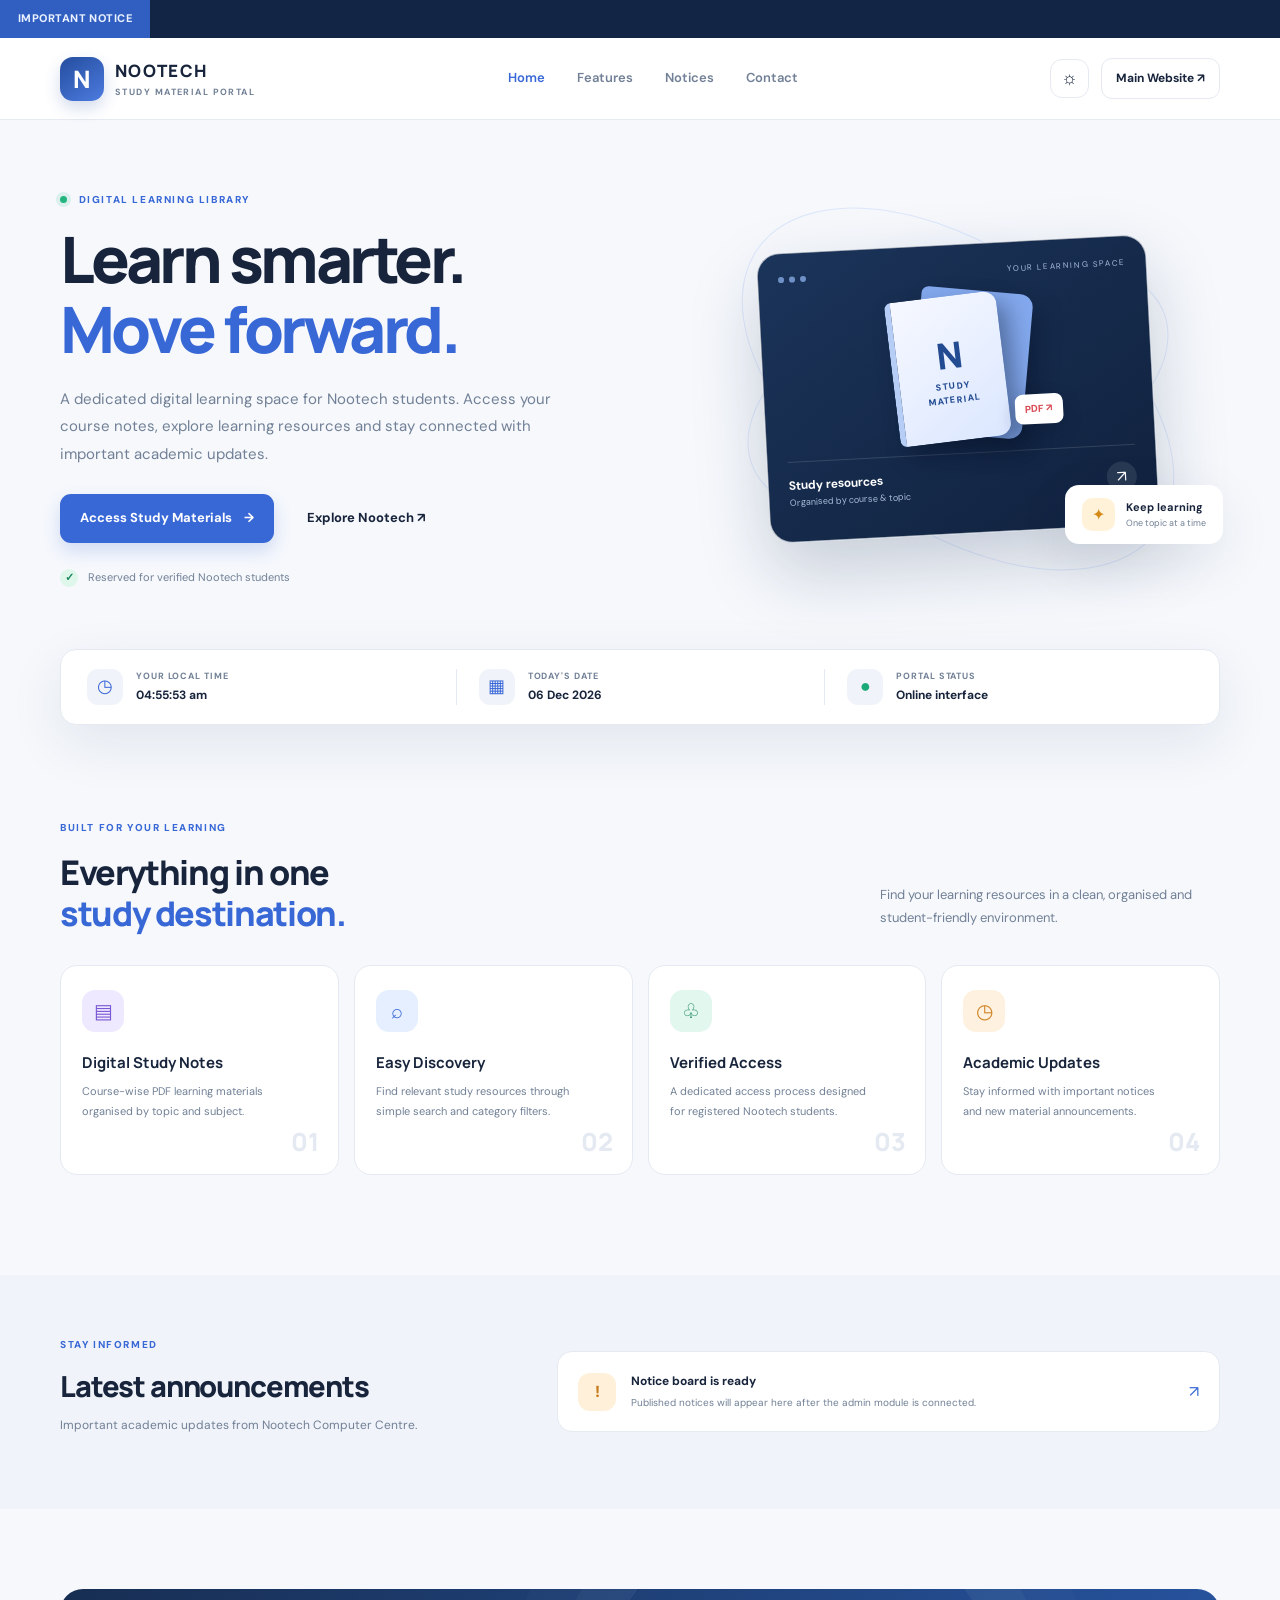
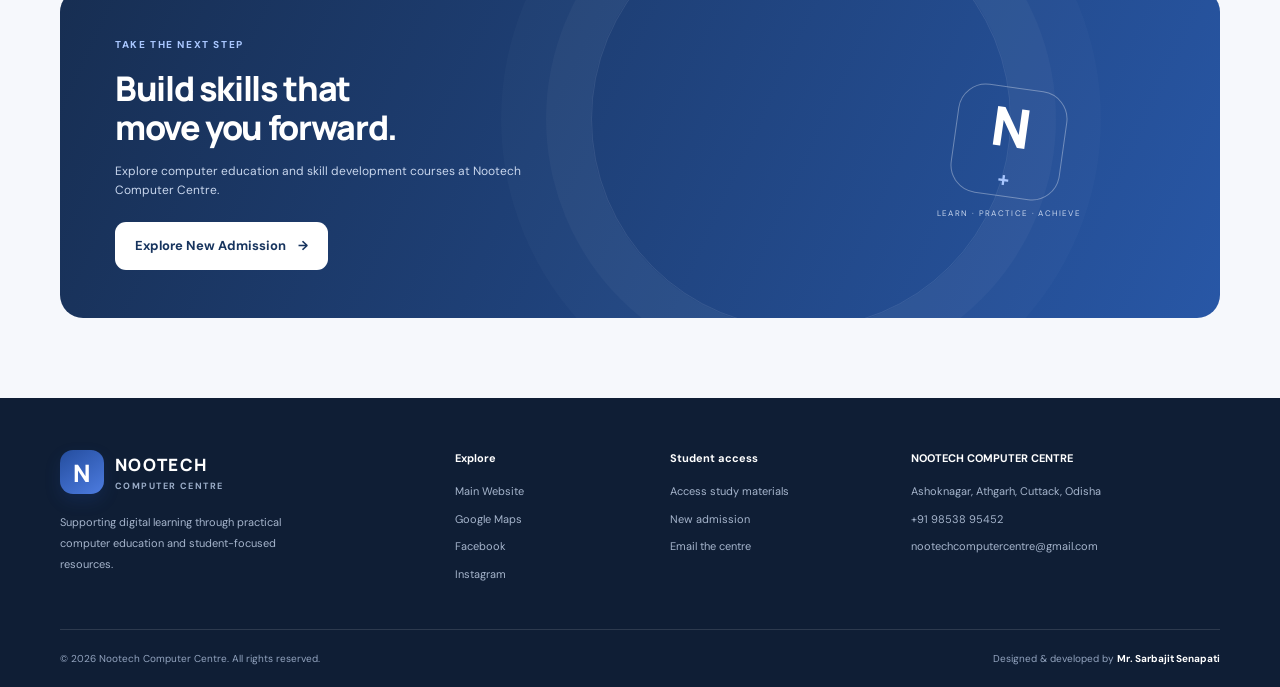
==== index.html @ 755fc2bf "Add files via upload" ====
<!DOCTYPE html>
<html lang="en">
<head>
  <meta charset="UTF-8">
  <meta name="viewport" content="width=device-width, initial-scale=1.0">
  <meta name="description" content="Nootech Computer Centre Study Material Portal">
  <title>Study Material Portal | Nootech Computer Centre</title>
  <link rel="preconnect" href="https://fonts.googleapis.com">
  <link rel="preconnect" href="https://fonts.gstatic.com" crossorigin>
  <link href="https://fonts.googleapis.com/css2?family=DM+Sans:wght@400;500;600;700&family=Manrope:wght@400;500;600;700;800&display=swap" rel="stylesheet">
  <link rel="stylesheet" href="css/style.css">
</head>
<body>
  <div class="announcement" role="status">
    <span class="announcement-tag">IMPORTANT NOTICE</span>
    <div class="ticker"><div class="ticker-track" id="noticeTicker">Welcome to the Nootech Study Material Portal • Study resources for registered students • New notices will appear here</div></div>
  </div>

  <header class="site-header">
    <a class="brand" href="index.html" aria-label="Nootech Study Portal home">
      <div class="brand-logo"><img src="assets/images/nootech-logo.png" alt="Nootech logo" onerror="this.style.display='none';this.nextElementSibling.style.display='grid'"><span class="logo-fallback">N</span></div>
      <div class="brand-copy"><strong>NOOTECH</strong><span>STUDY MATERIAL PORTAL</span></div>
    </a>
    <nav class="desktop-nav" aria-label="Main navigation">
      <a class="active" href="#home">Home</a><a href="#features">Features</a><a href="#notices">Notices</a><a href="#contact">Contact</a>
    </nav>
    <div class="header-actions">
      <button class="icon-btn" id="themeToggle" aria-label="Toggle light and dark theme" title="Toggle theme">☼</button>
      <a class="btn btn-small btn-outline" href="../index.html" target="_blank" rel="noopener">Main Website ↗</a>
      <button class="menu-toggle" id="menuToggle" aria-label="Open navigation">☰</button>
    </div>
  </header>

  <main>
    <section class="hero section-wrap" id="home">
      <div class="hero-copy">
        <div class="eyebrow"><span class="pulse"></span> DIGITAL LEARNING LIBRARY</div>
        <h1>Learn smarter.<br><span>Move forward.</span></h1>
        <p class="hero-lead">A dedicated digital learning space for Nootech students. Access your course notes, explore learning resources and stay connected with important academic updates.</p>
        <div class="hero-actions">
          <button class="btn btn-primary" data-open-access>Access Study Materials <span>→</span></button>
          <a class="btn btn-quiet" href="../index.html" target="_blank" rel="noopener">Explore Nootech ↗</a>
        </div>
        <div class="hero-trust"><span class="trust-icon">✓</span> Reserved for verified Nootech students</div>
      </div>
      <div class="hero-visual">
        <div class="visual-glow"></div>
        <div class="visual-card main-visual-card">
          <div class="visual-top"><span class="tiny-dot"></span><span class="tiny-dot"></span><span class="tiny-dot"></span><span class="visual-label">YOUR LEARNING SPACE</span></div>
          <div class="book-illustration"><div class="book book-back"></div><div class="book book-front"><div class="book-mark">N</div><small>STUDY<br>MATERIAL</small></div><div class="pdf-chip">PDF <b>↗</b></div></div>
          <div class="visual-bottom"><div><strong>Study resources</strong><span>Organised by course & topic</span></div><div class="round-arrow">↗</div></div>
        </div>
        <div class="floating-note"><span class="note-icon">✦</span><div><b>Keep learning</b><small>One topic at a time</small></div></div>
        <div class="hero-orbit orbit-one"></div><div class="hero-orbit orbit-two"></div>
      </div>
    </section>

    <section class="status-strip section-wrap">
      <div class="status-item"><span class="status-icon">◷</span><div><small>YOUR LOCAL TIME</small><strong id="liveClock">Loading time…</strong></div></div>
      <div class="status-item"><span class="status-icon">▦</span><div><small>TODAY'S DATE</small><strong id="liveDate">Loading date…</strong></div></div>
      <div class="status-item"><span class="status-icon status-green">●</span><div><small>PORTAL STATUS</small><strong>Online interface</strong></div></div>
    </section>

    <section class="section-wrap feature-section" id="features">
      <div class="section-heading"><div><div class="eyebrow">BUILT FOR YOUR LEARNING</div><h2>Everything in one<br><span>study destination.</span></h2></div><p>Find your learning resources in a clean, organised and student-friendly environment.</p></div>
      <div class="feature-grid">
        <article class="feature-card"><div class="feature-icon purple">▤</div><h3>Digital Study Notes</h3><p>Course-wise PDF learning materials organised by topic and subject.</p><span class="feature-index">01</span></article>
        <article class="feature-card"><div class="feature-icon blue">⌕</div><h3>Easy Discovery</h3><p>Find relevant study resources through simple search and category filters.</p><span class="feature-index">02</span></article>
        <article class="feature-card"><div class="feature-icon green">♧</div><h3>Verified Access</h3><p>A dedicated access process designed for registered Nootech students.</p><span class="feature-index">03</span></article>
        <article class="feature-card"><div class="feature-icon orange">◷</div><h3>Academic Updates</h3><p>Stay informed with important notices and new material announcements.</p><span class="feature-index">04</span></article>
      </div>
    </section>

    <section class="notice-section" id="notices"><div class="section-wrap notice-inner"><div><div class="eyebrow">STAY INFORMED</div><h2>Latest announcements</h2><p>Important academic updates from Nootech Computer Centre.</p></div><div class="notice-placeholder"><span class="notice-symbol">!</span><div><b>Notice board is ready</b><small>Published notices will appear here after the admin module is connected.</small></div><span class="notice-arrow">↗</span></div></div></section>

    <section class="admission-section section-wrap">
      <div class="admission-card"><div class="admission-orb"></div><div class="admission-copy"><div class="eyebrow light-eyebrow">TAKE THE NEXT STEP</div><h2>Build skills that<br>move you forward.</h2><p>Explore computer education and skill development courses at Nootech Computer Centre.</p><a class="btn btn-white" href="../index.html" target="_blank" rel="noopener">Explore New Admission <span>→</span></a></div><div class="admission-side"><div class="admission-emblem">N<span>+</span></div><small>LEARN · PRACTICE · ACHIEVE</small></div></div>
    </section>
  </main>

  <footer class="site-footer" id="contact">
    <div class="section-wrap footer-main">
      <div class="footer-brand"><div class="brand"><div class="brand-logo"><span class="logo-fallback">N</span></div><div class="brand-copy"><strong>NOOTECH</strong><span>COMPUTER CENTRE</span></div></div><p>Supporting digital learning through practical computer education and student-focused resources.</p></div>
      <div class="footer-links"><b>Explore</b><a href="../index.html" target="_blank" rel="noopener">Main Website</a><a href="https://www.google.com/maps/search/?api=1&query=Nootech+Computer+Centre+Ashoknagar+Athgarh+Odisha" target="_blank" rel="noopener">Google Maps</a><a href="https://www.facebook.com/" target="_blank" rel="noopener">Facebook</a><a href="https://www.instagram.com/" target="_blank" rel="noopener">Instagram</a></div>
      <div class="footer-links"><b>Student access</b><a href="#" data-open-access>Access study materials</a><a href="../index.html" target="_blank" rel="noopener">New admission</a><a href="mailto:nootechcomputercentre@gmail.com">Email the centre</a></div>
      <div class="footer-contact"><b>NOOTECH COMPUTER CENTRE</b><span>Ashoknagar, Athgarh, Cuttack, Odisha</span><a href="tel:+919853895452">+91 98538 95452</a><a href="mailto:nootechcomputercentre@gmail.com">nootechcomputercentre@gmail.com</a></div>
    </div>
    <div class="footer-bottom section-wrap"><span>© <span id="year"></span> Nootech Computer Centre. All rights reserved.</span><span>Designed & developed by <b>Mr. Sarbajit Senapati</b></span></div>
  </footer>

  <div class="modal-backdrop" id="accessModal" aria-hidden="true">
    <section class="access-modal" role="dialog" aria-modal="true" aria-labelledby="accessTitle">
      <button class="modal-close" id="modalClose" aria-label="Close">×</button>
      <div class="modal-mark">N</div><div class="eyebrow">STUDENT VERIFICATION</div><h2 id="accessTitle">Welcome back.</h2><p>Enter your centre-issued registration number to continue to the student access process.</p>
      <form id="accessForm"><label for="registrationNo">Registration number</label><input id="registrationNo" name="registrationNo" placeholder="e.g. NTC/REG2024001" autocomplete="off" required><button class="btn btn-primary btn-full" type="submit">Continue <span>→</span></button></form>
      <div class="modal-foot">First visit? Your registration details will be verified before portal registration.</div>
      <div class="demo-notice">Phase 1 preview: backend verification is not connected yet.</div>
    </section>
  </div>
  <script src="js/app.js"></script>
</body>
</html>
---- css/style.css ----
@import url('https://fonts.googleapis.com/css2?family=DM+Sans:wght@400;500;600;700&family=Manrope:wght@400;500;600;700;800&display=swap');
:root{--bg:#f6f8fc;--surface:#fff;--surface-2:#f0f3f9;--text:#17243b;--muted:#718096;--line:#e5eaf2;--navy:#142746;--blue:#3867d6;--blue-2:#244da9;--green:#16845e;--shadow:0 18px 55px rgba(22,43,78,.09);--radius:20px}
[data-theme="dark"]{--bg:#0d1524;--surface:#131f32;--surface-2:#1b2a40;--text:#edf3ff;--muted:#a0aec2;--line:#263750;--navy:#eaf1ff;--blue:#79a1ff;--blue-2:#4f7ee8;--green:#58c99c;--shadow:0 18px 55px rgba(0,0,0,.25)}
*{box-sizing:border-box}html{scroll-behavior:smooth}body{margin:0;background:var(--bg);color:var(--text);font-family:'DM Sans',sans-serif;line-height:1.6}a{color:inherit;text-decoration:none}button,input,select{font:inherit}button,a{ -webkit-tap-highlight-color:transparent}.section-wrap{width:min(1160px,calc(100% - 48px));margin-inline:auto}
.announcement{height:38px;background:#122544;color:#eaf1ff;display:flex;align-items:center;overflow:hidden;font-size:11px;letter-spacing:.04em}.announcement-tag{height:100%;display:flex;align-items:center;padding:0 18px;background:#315fc1;font-weight:800;white-space:nowrap}.ticker{overflow:hidden;flex:1}.ticker-track{white-space:nowrap;display:inline-block;padding-left:100%;animation:ticker 26s linear infinite}.ticker:hover .ticker-track{animation-play-state:paused}@keyframes ticker{to{transform:translateX(-100%)}}
.site-header{height:82px;padding:0 max(24px,calc((100% - 1160px)/2));display:flex;align-items:center;justify-content:space-between;background:var(--surface);border-bottom:1px solid var(--line);position:relative;z-index:5}.brand{display:flex;align-items:center;gap:11px}.brand-logo{width:44px;height:44px;border-radius:13px;background:linear-gradient(145deg,#244d9e,#4d7ce0);display:grid;place-items:center;overflow:hidden;box-shadow:0 7px 16px #244d9e33}.brand-logo img{width:100%;height:100%;object-fit:contain;background:#fff}.logo-fallback{display:grid;place-items:center;color:#fff;font:800 24px Manrope,sans-serif}.brand-copy{display:flex;flex-direction:column;line-height:1.2}.brand-copy strong{font:800 17px Manrope,sans-serif;letter-spacing:.08em}.brand-copy span{font-size:9px;letter-spacing:.16em;color:var(--muted);font-weight:700;margin-top:5px}.desktop-nav{display:flex;gap:32px;color:var(--muted);font-size:13px;font-weight:600}.desktop-nav a:hover,.desktop-nav a.active{color:var(--blue)}.header-actions{display:flex;align-items:center;gap:12px}.icon-btn,.menu-toggle{border:1px solid var(--line);background:var(--surface);color:var(--text);width:39px;height:39px;border-radius:12px;cursor:pointer;font-size:18px}.menu-toggle{display:none}.btn{display:inline-flex;align-items:center;justify-content:center;gap:12px;padding:13px 19px;border-radius:11px;font-weight:700;font-size:13px;border:1px solid transparent;cursor:pointer;transition:.2s}.btn:hover{transform:translateY(-2px)}.btn-primary{background:var(--blue);color:#fff;box-shadow:0 8px 18px #3867d633}.btn-primary:hover{background:var(--blue-2)}.btn-outline{border-color:var(--line);color:var(--text);background:var(--surface)}.btn-quiet{color:var(--text);background:transparent}.btn-small{padding:10px 14px;font-size:12px}.btn-white{background:#fff;color:#17345e}.btn-full{width:100%;margin-top:8px}
.hero{min-height:520px;display:grid;grid-template-columns:1.05fr .95fr;align-items:center;gap:55px;padding-block:72px 62px}.eyebrow{font-size:10px;font-weight:800;letter-spacing:.16em;color:var(--blue);margin-bottom:16px}.pulse{display:inline-block;width:7px;height:7px;background:#24b47e;border-radius:50%;margin-right:8px;box-shadow:0 0 0 4px #24b47e20}.hero h1{font:800 clamp(42px,5vw,65px)/1.09 Manrope,sans-serif;letter-spacing:-.055em;margin:0;color:var(--text)}.hero h1 span,.section-heading h2 span{color:var(--blue)}.hero-lead{max-width:530px;color:var(--muted);font-size:15px;line-height:1.85;margin:22px 0 25px}.hero-actions{display:flex;align-items:center;gap:13px;flex-wrap:wrap}.hero-trust{font-size:11px;color:var(--muted);margin-top:26px}.trust-icon{display:inline-grid;place-items:center;width:18px;height:18px;border-radius:50%;background:#dff6eb;color:#16845e;font-weight:800;margin-right:7px}.hero-visual{height:370px;position:relative;display:grid;place-items:center}.visual-glow{position:absolute;width:340px;height:340px;background:radial-gradient(circle,#dce8ff 0%,#e9efff77 50%,transparent 72%);border-radius:50%}.main-visual-card{width:min(390px,90%);height:290px;position:relative;z-index:1;border:1px solid #ffffffaa;border-radius:23px;background:linear-gradient(145deg,#1b345a,#10213d);box-shadow:0 30px 70px #152b4c35;padding:20px;color:white;transform:rotate(-3deg)}.visual-top{display:flex;gap:5px;align-items:center}.tiny-dot{width:6px;height:6px;border-radius:50%;background:#6f91c6}.visual-label{font-size:8px;letter-spacing:.2em;color:#a8bddf;margin-left:auto}.book-illustration{height:175px;position:relative;display:grid;place-items:center}.book{position:absolute;width:112px;height:145px;border-radius:7px 13px 13px 7px;box-shadow:9px 12px 22px #07152b66}.book-back{background:#83a8ed;transform:translate(15px,-2px) rotate(8deg)}.book-front{background:linear-gradient(145deg,#f6f8ff,#dbe7ff);color:#234b91;display:flex;flex-direction:column;align-items:center;justify-content:center;transform:translate(-9px,3px) rotate(-4deg);border-left:6px solid #b6cdf6}.book-mark{font:800 36px Manrope}.book-front small{font-size:9px;font-weight:800;letter-spacing:.14em;text-align:center}.pdf-chip{position:absolute;right:70px;bottom:25px;background:#fff;color:#d94d56;padding:7px 10px;border-radius:8px;font-size:10px;font-weight:800;box-shadow:0 7px 18px #06162c44}.visual-bottom{display:flex;align-items:center;justify-content:space-between;border-top:1px solid #ffffff22;padding-top:14px}.visual-bottom div:first-child{display:flex;flex-direction:column}.visual-bottom strong{font-size:12px}.visual-bottom span{font-size:9px;color:#a9bbd8}.round-arrow{width:30px;height:30px;display:grid;place-items:center;background:#ffffff18;border-radius:50%}.floating-note{position:absolute;right:-3px;bottom:30px;z-index:2;background:var(--surface);padding:13px 17px;border-radius:14px;box-shadow:var(--shadow);display:flex;align-items:center;gap:11px}.note-icon{width:33px;height:33px;background:#fff2d9;color:#d58a17;display:grid;place-items:center;border-radius:10px}.floating-note div{display:flex;flex-direction:column}.floating-note b{font-size:11px}.floating-note small{font-size:9px;color:var(--muted)}.hero-orbit{position:absolute;border:1px solid #a9c3f855;border-radius:50%;transform:rotate(-20deg)}.orbit-one{width:440px;height:230px}.orbit-two{width:490px;height:280px;transform:rotate(35deg)}
.status-strip{display:grid;grid-template-columns:repeat(3,1fr);background:var(--surface);border:1px solid var(--line);border-radius:16px;box-shadow:var(--shadow);padding:19px 26px;margin-bottom:95px}.status-item{display:flex;align-items:center;gap:13px;padding-left:22px;border-left:1px solid var(--line)}.status-item:first-child{border:0;padding-left:0}.status-icon{width:36px;height:36px;display:grid;place-items:center;border-radius:11px;background:var(--surface-2);color:var(--blue);font-size:18px}.status-green{color:#1aab78}.status-item div{display:flex;flex-direction:column}.status-item small{font-size:9px;letter-spacing:.1em;color:var(--muted);font-weight:700}.status-item strong{font-size:12px;margin-top:3px}
.feature-section{padding-bottom:100px}.section-heading{display:flex;justify-content:space-between;align-items:end;margin-bottom:31px}.section-heading h2,.notice-inner h2{font:800 34px/1.2 Manrope,sans-serif;letter-spacing:-.04em;margin:0}.section-heading p{max-width:340px;color:var(--muted);font-size:13px;line-height:1.8;margin:0 0 4px}.feature-grid{display:grid;grid-template-columns:repeat(4,1fr);gap:15px}.feature-card{position:relative;overflow:hidden;min-height:210px;background:var(--surface);border:1px solid var(--line);border-radius:17px;padding:24px 21px;transition:.25s}.feature-card:hover{transform:translateY(-5px);box-shadow:var(--shadow)}.feature-icon,.stat-icon{width:42px;height:42px;display:grid;place-items:center;border-radius:13px;font-size:20px;margin-bottom:20px}.purple{background:#eee9ff;color:#7957d5}.blue{background:#e5efff;color:#3867d6}.green{background:#e2f7ee;color:#16845e}.orange{background:#fff1df;color:#cf8427}.feature-card h3{font:700 15px Manrope;margin:0 0 9px}.feature-card p{font-size:11px;line-height:1.8;color:var(--muted);margin:0;max-width:210px}.feature-index{position:absolute;right:19px;bottom:15px;color:var(--line);font:800 25px Manrope}
.notice-section{background:var(--surface-2);padding:62px 0}.notice-inner{display:grid;grid-template-columns:.8fr 1.2fr;align-items:center;gap:55px}.notice-inner h2{font-size:29px}.notice-inner p{font-size:12px;color:var(--muted)}.notice-placeholder{background:var(--surface);border:1px solid var(--line);border-radius:15px;padding:20px;display:flex;align-items:center;gap:15px}.notice-symbol{width:38px;height:38px;border-radius:12px;background:#fff0d9;color:#c57a17;display:grid;place-items:center;font-weight:800}.notice-placeholder div{display:flex;flex-direction:column;flex:1}.notice-placeholder b{font-size:12px}.notice-placeholder small{font-size:10px;color:var(--muted);margin-top:4px}.notice-arrow{color:var(--blue)}
.admission-section{padding-block:80px}.admission-card{min-height:285px;background:linear-gradient(115deg,#172e52,#2857a6);border-radius:23px;overflow:hidden;position:relative;padding:48px 55px;color:#fff;display:flex;align-items:center;justify-content:space-between}.admission-copy{position:relative;z-index:1}.light-eyebrow{color:#a9c7ff}.admission-card h2{font:800 34px/1.17 Manrope;margin:0;letter-spacing:-.04em}.admission-card p{font-size:12px;color:#c8d6ed;max-width:420px;margin:14px 0 21px}.admission-orb{position:absolute;width:420px;height:420px;border:1px solid #ffffff18;border-radius:50%;right:18%;top:-80px;box-shadow:0 0 0 45px #ffffff08,0 0 0 90px #ffffff05}.admission-side{position:relative;z-index:1;display:flex;flex-direction:column;align-items:center;gap:10px;margin-right:8%}.admission-emblem{width:110px;height:110px;border:1px solid #ffffff55;border-radius:28px;display:grid;place-items:center;font:800 54px Manrope;color:#fff;transform:rotate(8deg)}.admission-emblem span{font-size:22px;color:#a9c7ff}.admission-side small{font-size:8px;letter-spacing:.17em;color:#c8d6ed}
.site-footer{background:#0f1e35;color:#fff;padding-top:52px}.footer-main{display:grid;grid-template-columns:1.4fr .7fr .8fr 1.2fr;gap:35px;padding-bottom:43px}.footer-brand .brand-copy strong{color:#fff}.footer-brand .brand-copy span{color:#9caec9}.footer-brand p{font-size:11px;line-height:1.9;color:#a6b5cc;max-width:250px;margin-top:18px}.footer-links,.footer-contact{display:flex;flex-direction:column;gap:10px;font-size:11px;color:#a6b5cc}.footer-links b,.footer-contact b{font-size:11px;color:#fff;margin-bottom:5px}.footer-links a:hover,.footer-contact a:hover{color:#fff}.footer-bottom{border-top:1px solid #ffffff20;min-height:58px;display:flex;align-items:center;justify-content:space-between;color:#93a4bf;font-size:10px}.footer-bottom b{color:#fff}
.modal-backdrop{position:fixed;inset:0;background:#081326b8;backdrop-filter:blur(6px);display:none;place-items:center;padding:20px;z-index:20}.modal-backdrop.open{display:grid}.access-modal{position:relative;width:min(440px,100%);background:var(--surface);border:1px solid var(--line);border-radius:22px;padding:34px;box-shadow:0 30px 100px #06142d66}.modal-close{position:absolute;right:17px;top:13px;border:0;background:transparent;color:var(--muted);font-size:27px;cursor:pointer}.modal-mark{width:42px;height:42px;display:grid;place-items:center;background:linear-gradient(145deg,#244d9e,#4d7ce0);color:white;border-radius:13px;font:800 22px Manrope;margin-bottom:22px}.access-modal h2{font:800 29px Manrope;margin:0}.access-modal p{font-size:12px;color:var(--muted);line-height:1.8;margin:8px 0 23px}.access-modal label,.field label{display:block;font-size:11px;font-weight:700;margin-bottom:7px}.access-modal input,.field input,.field select,.library-search{width:100%;border:1px solid var(--line);background:var(--bg);color:var(--text);padding:13px 14px;border-radius:10px;outline:none;font-size:12px}.access-modal input:focus,.field input:focus,.field select:focus,.library-search:focus{border-color:var(--blue);box-shadow:0 0 0 3px #3867d61a}.modal-foot,.demo-notice{font-size:10px;color:var(--muted);line-height:1.7;margin-top:16px}.demo-notice{padding:9px 11px;background:var(--surface-2);border-radius:8px}
.dashboard-body{background:var(--bg)}.dashboard-header{padding-inline:28px}.admin-preview-label{font-size:9px;letter-spacing:.1em;color:#a46b18;background:#fff1d8;border-radius:20px;padding:7px 10px;font-weight:800}.dashboard-wrap{display:grid;grid-template-columns:225px 1fr;min-height:calc(100vh - 82px)}.sidebar{background:var(--surface);border-right:1px solid var(--line);padding:28px 15px;display:flex;flex-direction:column;gap:8px}.sidebar-label{font-size:9px;letter-spacing:.15em;font-weight:800;color:var(--muted);padding:0 12px 12px}.side-link{display:flex;gap:12px;align-items:center;padding:12px;border-radius:10px;color:var(--muted);font-size:12px;font-weight:600}.side-link.selected,.side-link:hover{background:var(--surface-2);color:var(--blue)}.sidebar-bottom{margin-top:auto;border-top:1px solid var(--line);padding:18px 7px 0;display:flex;align-items:center;gap:10px}.admin-avatar,.student-avatar,.profile-avatar{width:35px;height:35px;border-radius:50%;background:#e3ecff;color:#315fc1;display:grid;place-items:center;font-weight:800}.sidebar-bottom div{display:flex;flex-direction:column}.sidebar-bottom b{font-size:11px}.sidebar-bottom small{font-size:9px;color:var(--muted)}.dashboard-content{padding:35px;max-width:1300px;width:100%;margin:auto}.dashboard-title{display:flex;align-items:center;justify-content:space-between;margin-bottom:22px}.dashboard-title h1,.student-welcome h1{font:800 29px Manrope;margin:0;letter-spacing:-.04em}.dashboard-title p,.student-welcome p{font-size:12px;color:var(--muted);margin:5px 0}.date-pill{background:var(--surface);border:1px solid var(--line);padding:9px 13px;border-radius:9px;font-size:10px;color:var(--muted)}.preview-banner{background:#fff6e6;border:1px solid #f4dfb6;color:#98661d;padding:11px 14px;border-radius:10px;font-size:10px;margin-bottom:20px}.stats-grid{display:grid;grid-template-columns:repeat(4,1fr);gap:13px;margin-bottom:20px}.stat-card,.student-stat{background:var(--surface);border:1px solid var(--line);border-radius:14px;padding:18px}.stat-card .stat-icon,.student-stat .stat-icon{margin-bottom:13px;width:35px;height:35px}.stat-card small,.student-stat small{display:block;font-size:9px;letter-spacing:.09em;color:var(--muted);font-weight:700}.stat-card strong,.student-stat strong{display:block;font:800 25px Manrope;margin:6px 0}.stat-card em,.student-stat>span:last-child{font-size:9px;color:var(--muted);font-style:normal}.panel{background:var(--surface);border:1px solid var(--line);border-radius:15px;padding:22px;margin-bottom:17px}.panel-heading{display:flex;justify-content:space-between;align-items:start;margin-bottom:20px}.panel-heading h2{font:700 16px Manrope;margin:0}.panel-heading p{font-size:10px;color:var(--muted);margin:5px 0}.panel-step{font-size:9px;letter-spacing:.1em;color:var(--muted)}.form-grid{display:grid;grid-template-columns:repeat(2,1fr);gap:16px}.field-wide{grid-column:1/-1}.field small{display:block;font-size:9px;color:var(--muted);margin-top:6px}.admin-form>.btn{margin-top:18px}.form-feedback{font-size:10px;color:var(--green);margin-left:12px}.empty-state{border:1px dashed var(--line);border-radius:12px;padding:30px;display:flex;flex-direction:column;align-items:center;text-align:center;gap:7px}.empty-icon{width:43px;height:43px;border-radius:13px;background:var(--surface-2);display:grid;place-items:center;color:var(--blue);font-size:21px}.empty-state b{font-size:12px}.empty-state span{font-size:10px;color:var(--muted)}.dashboard-content .btn-outline{cursor:pointer}
.student-wrap{width:min(1100px,calc(100% - 40px));margin:48px auto}.student-welcome{display:flex;justify-content:space-between;align-items:center;margin-bottom:22px}.student-avatar{width:52px;height:52px;font-size:20px}.student-summary{display:grid;grid-template-columns:2fr 1fr 1fr;gap:14px;margin-bottom:42px}.student-profile-card,.student-stat{background:var(--surface);border:1px solid var(--line);border-radius:15px;padding:20px}.profile-top{display:flex;gap:13px;align-items:center}.profile-avatar{width:43px;height:43px;font-size:18px}.profile-top small,.profile-details small{font-size:8px;letter-spacing:.1em;color:var(--muted);font-weight:800}.profile-top h2{font:700 16px Manrope;margin:2px 0}.profile-top span{font-size:10px;color:var(--muted)}.profile-details{display:flex;gap:30px;margin-top:22px;padding-top:17px;border-top:1px solid var(--line)}.profile-details div{display:flex;flex-direction:column;gap:4px}.profile-details b{font-size:10px}.library-heading{display:flex;justify-content:space-between;align-items:end;margin-bottom:18px}.library-heading h2{font:800 24px Manrope;margin:0}.library-heading p{font-size:11px;color:var(--muted);margin:4px 0}.library-search{width:230px}.material-empty{min-height:260px;background:var(--surface);border:1px dashed var(--line);border-radius:16px;display:flex;align-items:center;justify-content:center;flex-direction:column;text-align:center;padding:30px}.material-empty h3{font:700 16px Manrope;margin:12px 0 4px}.material-empty p{max-width:410px;color:var(--muted);font-size:11px;margin:0 0 17px}
.reader-body{background:#e9edf4;min-height:100vh}.reader-header{height:72px;padding:0 max(22px,calc((100% - 1100px)/2));background:var(--surface);display:flex;justify-content:space-between;align-items:center;border-bottom:1px solid var(--line)}.reader-shell{width:min(1050px,calc(100% - 40px));margin:35px auto}.reader-title{display:flex;align-items:center;justify-content:space-between;margin-bottom:18px}.reader-title h1{font:800 22px Manrope;margin:0}.reader-title p{font-size:10px;color:var(--muted);margin:4px 0}.secure-pill{font-size:9px;font-weight:800;color:#16845e;background:#e0f5eb;padding:8px 11px;border-radius:20px}.reader-toolbar{height:48px;background:#172b4a;color:#fff;border-radius:10px 10px 0 0;display:flex;align-items:center;justify-content:space-between;padding:0 15px;font-size:9px;letter-spacing:.08em}.reader-toolbar div{display:flex;align-items:center;gap:12px}.reader-toolbar button{border:1px solid #ffffff33;background:#ffffff12;color:#fff;padding:5px 9px;border-radius:5px;font-size:9px}.reader-canvas{background:#dce2eb;min-height:590px;padding:35px;display:flex;justify-content:center}.pdf-page-preview{width:min(490px,100%);min-height:620px;background:#fff;color:#23324a;box-shadow:0 5px 25px #263b5a20;padding:55px 48px;position:relative;overflow:hidden}.pdf-watermark{position:absolute;top:48%;left:5%;width:90%;text-align:center;transform:rotate(-28deg);font:800 22px Manrope;color:#244d9e0e;letter-spacing:.1em}.pdf-page-brand{font:800 11px Manrope;color:#234b91;letter-spacing:.1em}.pdf-page-rule{height:3px;background:#315fc1;margin:13px 0 65px}.pdf-page-kicker{font-size:9px;letter-spacing:.18em;color:#5274ad;font-weight:800}.pdf-page-preview h2{font:800 30px/1.2 Manrope;margin:14px 0}.pdf-page-preview p{font-size:11px;line-height:1.9;color:#728097}.pdf-page-number{position:absolute;bottom:28px;right:35px;font-size:9px;color:#9aa7b8}.reader-disclaimer{text-align:center;font-size:10px;color:#67758a;padding:15px}
@media(max-width:900px){.desktop-nav{gap:17px}.hero{gap:20px}.feature-grid{grid-template-columns:repeat(2,1fr)}.footer-main{grid-template-columns:repeat(2,1fr)}.stats-grid{grid-template-columns:repeat(2,1fr)}.student-summary{grid-template-columns:1fr 1fr}.student-profile-card{grid-column:1/-1}}
@media(max-width:650px){.section-wrap{width:calc(100% - 34px)}.site-header{height:70px;padding-inline:17px}.desktop-nav{display:none}.menu-toggle{display:block}.header-actions .btn{display:none}.brand-logo{width:39px;height:39px}.hero{grid-template-columns:1fr;padding-block:55px 35px;gap:10px}.hero h1{font-size:46px}.hero-lead{font-size:13px}.hero-visual{height:315px}.main-visual-card{height:265px}.floating-note{right:0;bottom:8px}.orbit-one{width:340px}.orbit-two{width:370px}.status-strip{grid-template-columns:1fr;gap:15px;margin-bottom:65px;padding:18px}.status-item{border:0;border-top:1px solid var(--line);padding:13px 0 0}.status-item:first-child{padding:0}.section-heading{display:block}.section-heading h2,.notice-inner h2{font-size:29px}.section-heading p{margin-top:13px}.feature-grid{gap:10px}.feature-card{padding:18px 15px;min-height:205px}.feature-card h3{font-size:13px}.feature-card p{font-size:10px}.notice-inner{grid-template-columns:1fr;gap:18px}.admission-section{padding-block:55px}.admission-card{padding:34px 25px;min-height:310px}.admission-card h2{font-size:29px}.admission-side{display:none}.footer-main{grid-template-columns:1fr 1fr;gap:28px 18px}.footer-bottom{padding-block:14px;gap:8px;align-items:flex-start;flex-direction:column}.access-modal{padding:27px 23px}.dashboard-wrap{grid-template-columns:1fr}.sidebar{display:none}.dashboard-content{padding:22px 15px}.dashboard-title h1{font-size:23px}.stats-grid{gap:9px}.stat-card{padding:13px}.stat-card strong{font-size:21px}.panel{padding:17px}.form-grid{grid-template-columns:1fr}.field-wide{grid-column:auto}.panel-step{display:none}.student-wrap{margin:30px auto}.student-summary{grid-template-columns:1fr}.student-profile-card{grid-column:auto}.profile-details{gap:17px;flex-wrap:wrap}.library-heading{display:block}.library-search{width:100%;margin-top:13px}.reader-title{display:block}.secure-pill{display:inline-block;margin-top:12px}.reader-canvas{padding:15px}.pdf-page-preview{padding:38px 25px;min-height:520px}.reader-toolbar{font-size:8px}.reader-toolbar div{gap:5px}.reader-toolbar button{padding:4px}.reader-header{padding-inline:15px}.admin-preview-label{display:none}}
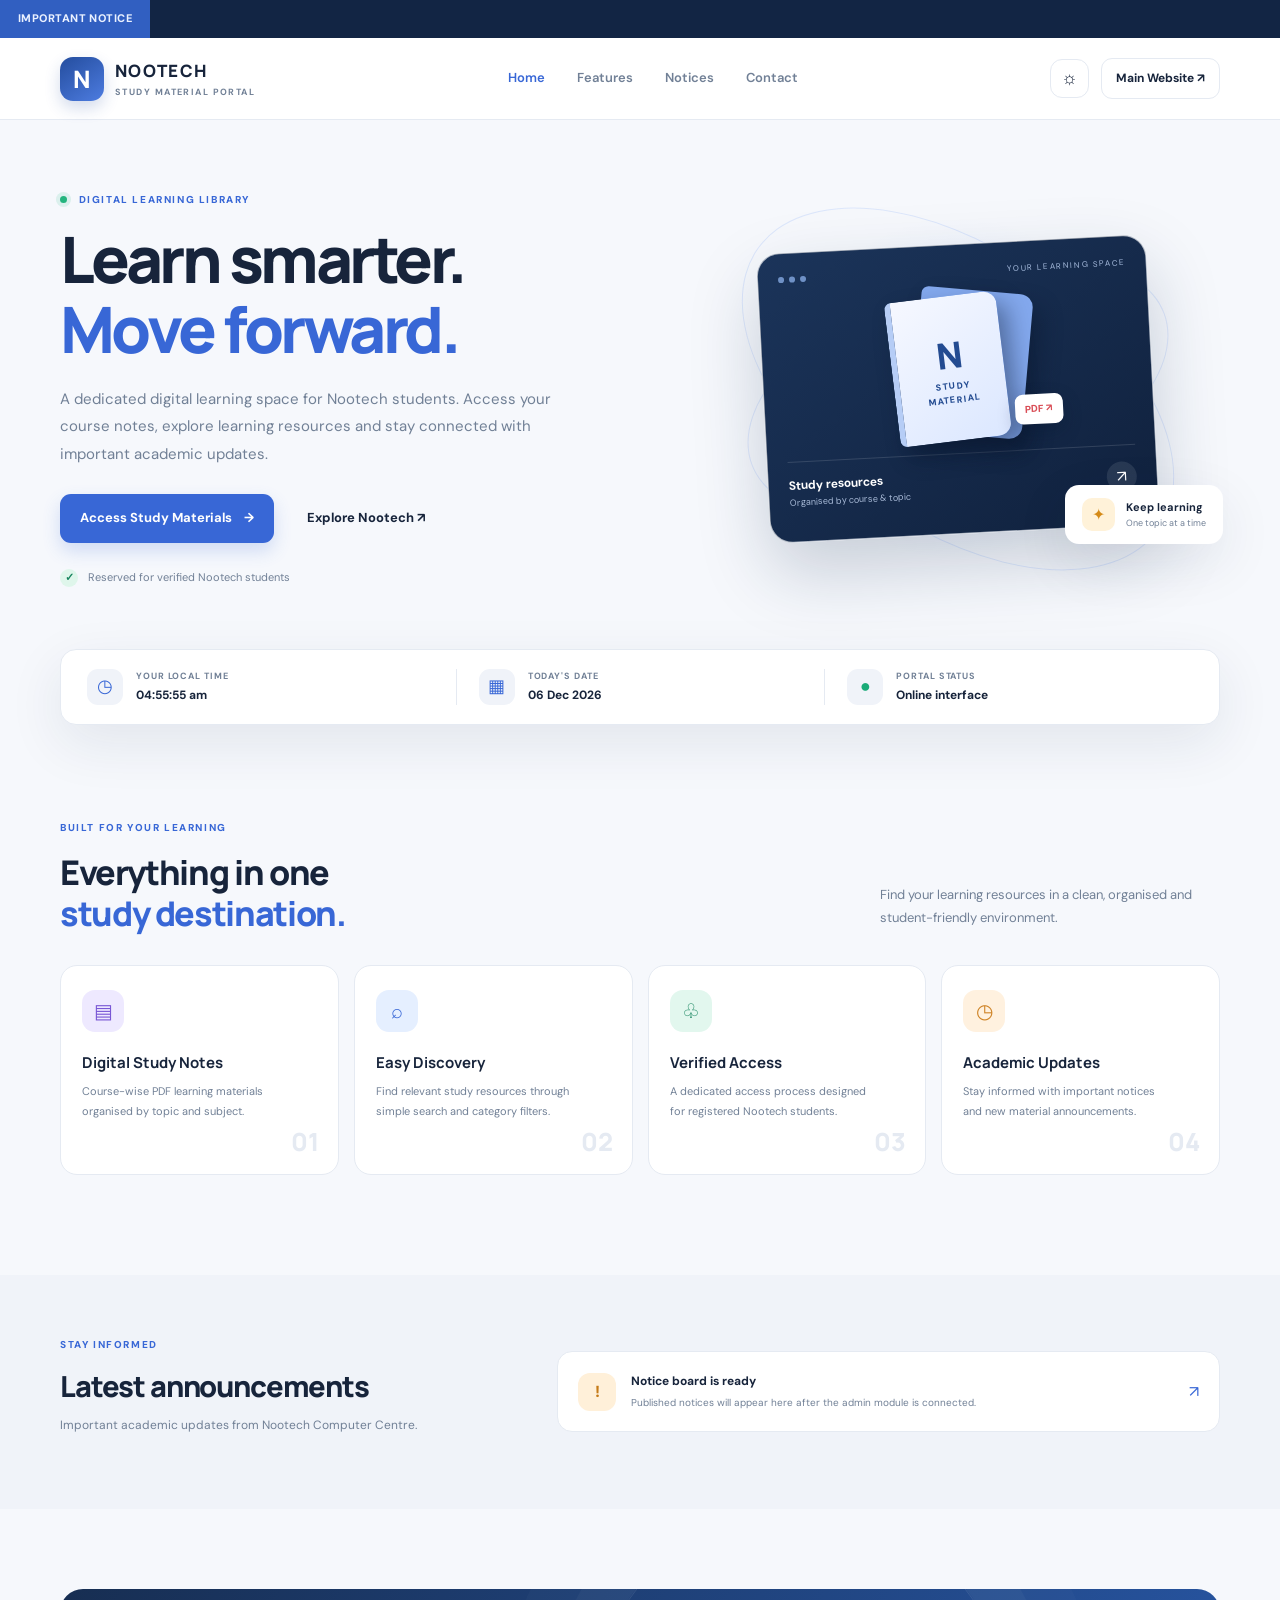
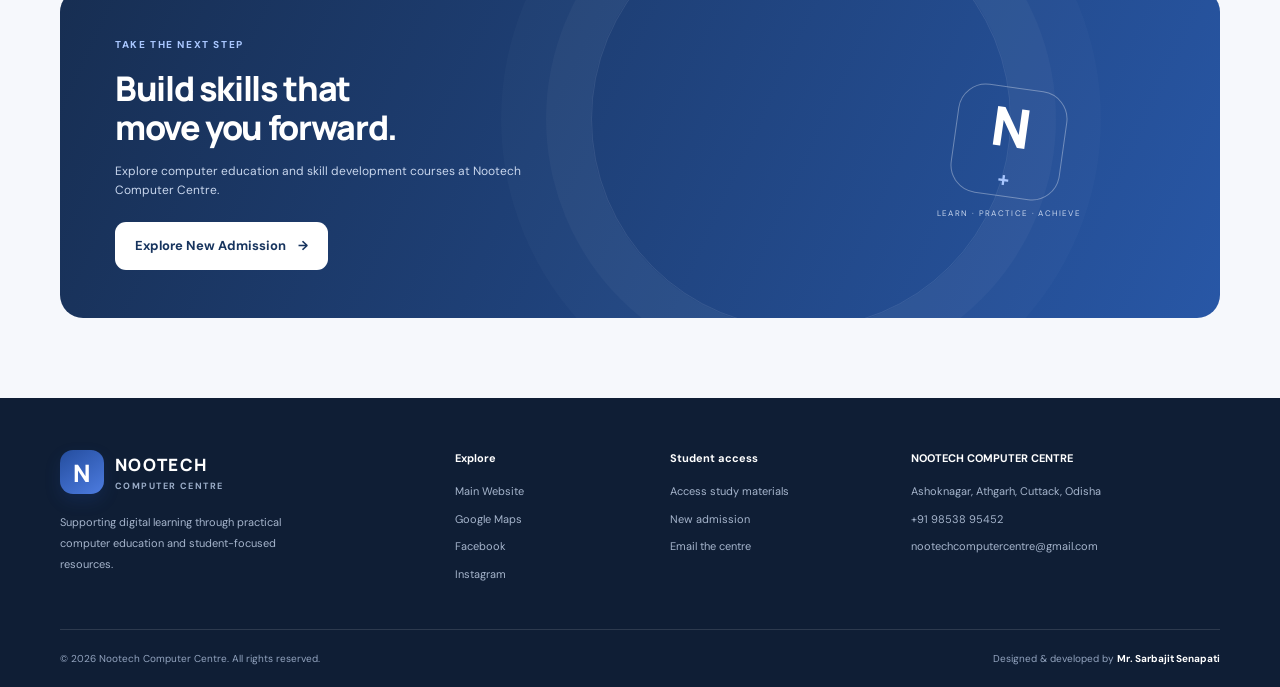
==== commit f18cefd1: "Add files via upload" ====
--- a/index.html
+++ b/index.html
@@ -91,10 +91,16 @@
   <div class="modal-backdrop" id="accessModal" aria-hidden="true">
     <section class="access-modal" role="dialog" aria-modal="true" aria-labelledby="accessTitle">
       <button class="modal-close" id="modalClose" aria-label="Close">×</button>
-      <div class="modal-mark">N</div><div class="eyebrow">STUDENT VERIFICATION</div><h2 id="accessTitle">Welcome back.</h2><p>Enter your centre-issued registration number to continue to the student access process.</p>
-      <form id="accessForm"><label for="registrationNo">Registration number</label><input id="registrationNo" name="registrationNo" placeholder="e.g. NTC/REG2024001" autocomplete="off" required><button class="btn btn-primary btn-full" type="submit">Continue <span>→</span></button></form>
-      <div class="modal-foot">First visit? Your registration details will be verified before portal registration.</div>
-      <div class="demo-notice">Phase 1 preview: backend verification is not connected yet.</div>
+      <div class="modal-mark">N</div><div class="eyebrow">STUDENT VERIFICATION</div><h2 id="accessTitle">Welcome back.</h2><p>Enter your registration number and centre-issued access code to open your learning space.</p>
+      <form id="accessForm">
+        <label for="registrationNo">Registration number</label>
+        <input id="registrationNo" name="registrationNo" placeholder="e.g. NTC/REG2024001" autocomplete="username" required>
+        <label for="accessCode" style="display:block;margin-top:13px">Student access code</label>
+        <input id="accessCode" name="accessCode" type="password" placeholder="Enter your access code" autocomplete="current-password" required>
+        <button class="btn btn-primary btn-full" id="accessSubmit" type="submit">Verify & Continue <span>→</span></button>
+      </form>
+      <div class="modal-foot">Use the registration number and access code issued by Nootech Computer Centre.</div>
+      <div class="demo-notice" id="loginFeedback" role="status">Your details are verified securely by the Nootech Study Portal.</div>
     </section>
   </div>
   <script src="js/app.js"></script>
--- a/css/style.css
+++ b/css/style.css
@@ -15,4 +15,145 @@
 .student-wrap{width:min(1100px,calc(100% - 40px));margin:48px auto}.student-welcome{display:flex;justify-content:space-between;align-items:center;margin-bottom:22px}.student-avatar{width:52px;height:52px;font-size:20px}.student-summary{display:grid;grid-template-columns:2fr 1fr 1fr;gap:14px;margin-bottom:42px}.student-profile-card,.student-stat{background:var(--surface);border:1px solid var(--line);border-radius:15px;padding:20px}.profile-top{display:flex;gap:13px;align-items:center}.profile-avatar{width:43px;height:43px;font-size:18px}.profile-top small,.profile-details small{font-size:8px;letter-spacing:.1em;color:var(--muted);font-weight:800}.profile-top h2{font:700 16px Manrope;margin:2px 0}.profile-top span{font-size:10px;color:var(--muted)}.profile-details{display:flex;gap:30px;margin-top:22px;padding-top:17px;border-top:1px solid var(--line)}.profile-details div{display:flex;flex-direction:column;gap:4px}.profile-details b{font-size:10px}.library-heading{display:flex;justify-content:space-between;align-items:end;margin-bottom:18px}.library-heading h2{font:800 24px Manrope;margin:0}.library-heading p{font-size:11px;color:var(--muted);margin:4px 0}.library-search{width:230px}.material-empty{min-height:260px;background:var(--surface);border:1px dashed var(--line);border-radius:16px;display:flex;align-items:center;justify-content:center;flex-direction:column;text-align:center;padding:30px}.material-empty h3{font:700 16px Manrope;margin:12px 0 4px}.material-empty p{max-width:410px;color:var(--muted);font-size:11px;margin:0 0 17px}
 .reader-body{background:#e9edf4;min-height:100vh}.reader-header{height:72px;padding:0 max(22px,calc((100% - 1100px)/2));background:var(--surface);display:flex;justify-content:space-between;align-items:center;border-bottom:1px solid var(--line)}.reader-shell{width:min(1050px,calc(100% - 40px));margin:35px auto}.reader-title{display:flex;align-items:center;justify-content:space-between;margin-bottom:18px}.reader-title h1{font:800 22px Manrope;margin:0}.reader-title p{font-size:10px;color:var(--muted);margin:4px 0}.secure-pill{font-size:9px;font-weight:800;color:#16845e;background:#e0f5eb;padding:8px 11px;border-radius:20px}.reader-toolbar{height:48px;background:#172b4a;color:#fff;border-radius:10px 10px 0 0;display:flex;align-items:center;justify-content:space-between;padding:0 15px;font-size:9px;letter-spacing:.08em}.reader-toolbar div{display:flex;align-items:center;gap:12px}.reader-toolbar button{border:1px solid #ffffff33;background:#ffffff12;color:#fff;padding:5px 9px;border-radius:5px;font-size:9px}.reader-canvas{background:#dce2eb;min-height:590px;padding:35px;display:flex;justify-content:center}.pdf-page-preview{width:min(490px,100%);min-height:620px;background:#fff;color:#23324a;box-shadow:0 5px 25px #263b5a20;padding:55px 48px;position:relative;overflow:hidden}.pdf-watermark{position:absolute;top:48%;left:5%;width:90%;text-align:center;transform:rotate(-28deg);font:800 22px Manrope;color:#244d9e0e;letter-spacing:.1em}.pdf-page-brand{font:800 11px Manrope;color:#234b91;letter-spacing:.1em}.pdf-page-rule{height:3px;background:#315fc1;margin:13px 0 65px}.pdf-page-kicker{font-size:9px;letter-spacing:.18em;color:#5274ad;font-weight:800}.pdf-page-preview h2{font:800 30px/1.2 Manrope;margin:14px 0}.pdf-page-preview p{font-size:11px;line-height:1.9;color:#728097}.pdf-page-number{position:absolute;bottom:28px;right:35px;font-size:9px;color:#9aa7b8}.reader-disclaimer{text-align:center;font-size:10px;color:#67758a;padding:15px}
 @media(max-width:900px){.desktop-nav{gap:17px}.hero{gap:20px}.feature-grid{grid-template-columns:repeat(2,1fr)}.footer-main{grid-template-columns:repeat(2,1fr)}.stats-grid{grid-template-columns:repeat(2,1fr)}.student-summary{grid-template-columns:1fr 1fr}.student-profile-card{grid-column:1/-1}}
+@media(max-width:650px){.section-wrap{width:calc(100% - 34px)}.site-header{height:70px;padding-inline:17px}.desktop-nav{display:none}.menu-toggle{display:block}.header-actions .btn{display:none}.brand-logo{width:39px;height:39px}.hero{grid-template-columns:1fr;padding-block:55px 35px;gap:10px}.hero h1{font-size:46px}.hero-lead{font-size:13px}.hero-visual{height:315px}.main-visual-card{height:265px}.floating-note{right:0;bottom:8px}.orbit-one{width:340px}.orbit-two{width:370px}.status-strip{grid-template-columns:1fr;gap:15px;margin-bottom:65px;padding:18px}.status-item{border:0;border-top:1px solid var(--line);padding:13px 0 0}.status-item:first-child{padding:0}.section-heading{display:block}.section-heading h2,.notice-inner h2{font-size:29px}.section-heading p{margin-top:13px}.feature-grid{gap:10px}.feature-card{padding:18px 15px;min-height:205px}.feature-card h3{font-size:13px}.feature-card p{font-size:10px}.notice-inner{grid-template-columns:1fr;gap:18px}.admission-section{padding-block:55px}.admission-card{padding:34px 25px;min-height:310px}.admission-card h2{font-size:29px}.admission-side{display:none}.footer-main{grid-template-columns:1fr 1fr;gap:28px 18px}.footer-bottom{padding-block:14px;gap:8px;align-items:flex-start;flex-direction:column}.access-modal{padding:27px 23px}.dashboard-wrap{grid-template-columns:1fr}.sidebar{display:none}.dashboard-content{padding:22px 15px}.dashboard-title h1{font-size:23px}.stats-grid{gap:9px}.stat-card{padding:13px}.stat-card strong{font-size:21px}.panel{padding:17px}.form-grid{grid-template-columns:1fr}.field-wide{grid-column:auto}.panel-step{display:none}.student-wrap{margin:30px auto}.student-summary{grid-template-columns:1fr}.student-profile-card{grid-column:auto}.profile-details{gap:17px;flex-wrap:wrap}.library-heading{display:block}.library-search{width:100%;margin-top:13px}.reader-title{display:block}.secure-pill{display:inline-block;margin-top:12px}.reader-canvas{padding:15px}.pdf-page-preview{padding:38px 25px;min-height:520px}.reader-toolbar{font-size:8px}.reader-toolbar div{gap:5px}.reader-toolbar button{padding:4px}.reader-header{padding-inline:15px}.admin-preview-label{display:none}
+                       
+    /* design codes for student page*/                   
+                       @import url('https://fonts.googleapis.com/css2?family=DM+Sans:wght@400;500;600;700&family=Manrope:wght@400;500;600;700;800&display=swap');
+:root{--bg:#f6f8fc;--surface:#fff;--surface-2:#f0f3f9;--text:#17243b;--muted:#718096;--line:#e5eaf2;--navy:#142746;--blue:#3867d6;--blue-2:#244da9;--green:#16845e;--shadow:0 18px 55px rgba(22,43,78,.09);--radius:20px}
+[data-theme="dark"]{--bg:#0d1524;--surface:#131f32;--surface-2:#1b2a40;--text:#edf3ff;--muted:#a0aec2;--line:#263750;--navy:#eaf1ff;--blue:#79a1ff;--blue-2:#4f7ee8;--green:#58c99c;--shadow:0 18px 55px rgba(0,0,0,.25)}
+*{box-sizing:border-box}html{scroll-behavior:smooth}body{margin:0;background:var(--bg);color:var(--text);font-family:'DM Sans',sans-serif;line-height:1.6}a{color:inherit;text-decoration:none}button,input,select{font:inherit}button,a{ -webkit-tap-highlight-color:transparent}.section-wrap{width:min(1160px,calc(100% - 48px));margin-inline:auto}
+.announcement{height:38px;background:#122544;color:#eaf1ff;display:flex;align-items:center;overflow:hidden;font-size:11px;letter-spacing:.04em}.announcement-tag{height:100%;display:flex;align-items:center;padding:0 18px;background:#315fc1;font-weight:800;white-space:nowrap}.ticker{overflow:hidden;flex:1}.ticker-track{white-space:nowrap;display:inline-block;padding-left:100%;animation:ticker 26s linear infinite}.ticker:hover .ticker-track{animation-play-state:paused}@keyframes ticker{to{transform:translateX(-100%)}}
+.site-header{height:82px;padding:0 max(24px,calc((100% - 1160px)/2));display:flex;align-items:center;justify-content:space-between;background:var(--surface);border-bottom:1px solid var(--line);position:relative;z-index:5}.brand{display:flex;align-items:center;gap:11px}.brand-logo{width:44px;height:44px;border-radius:13px;background:linear-gradient(145deg,#244d9e,#4d7ce0);display:grid;place-items:center;overflow:hidden;box-shadow:0 7px 16px #244d9e33}.brand-logo img{width:100%;height:100%;object-fit:contain;background:#fff}.logo-fallback{display:grid;place-items:center;color:#fff;font:800 24px Manrope,sans-serif}.brand-copy{display:flex;flex-direction:column;line-height:1.2}.brand-copy strong{font:800 17px Manrope,sans-serif;letter-spacing:.08em}.brand-copy span{font-size:9px;letter-spacing:.16em;color:var(--muted);font-weight:700;margin-top:5px}.desktop-nav{display:flex;gap:32px;color:var(--muted);font-size:13px;font-weight:600}.desktop-nav a:hover,.desktop-nav a.active{color:var(--blue)}.header-actions{display:flex;align-items:center;gap:12px}.icon-btn,.menu-toggle{border:1px solid var(--line);background:var(--surface);color:var(--text);width:39px;height:39px;border-radius:12px;cursor:pointer;font-size:18px}.menu-toggle{display:none}.btn{display:inline-flex;align-items:center;justify-content:center;gap:12px;padding:13px 19px;border-radius:11px;font-weight:700;font-size:13px;border:1px solid transparent;cursor:pointer;transition:.2s}.btn:hover{transform:translateY(-2px)}.btn-primary{background:var(--blue);color:#fff;box-shadow:0 8px 18px #3867d633}.btn-primary:hover{background:var(--blue-2)}.btn-outline{border-color:var(--line);color:var(--text);background:var(--surface)}.btn-quiet{color:var(--text);background:transparent}.btn-small{padding:10px 14px;font-size:12px}.btn-white{background:#fff;color:#17345e}.btn-full{width:100%;margin-top:8px}
+.hero{min-height:520px;display:grid;grid-template-columns:1.05fr .95fr;align-items:center;gap:55px;padding-block:72px 62px}.eyebrow{font-size:10px;font-weight:800;letter-spacing:.16em;color:var(--blue);margin-bottom:16px}.pulse{display:inline-block;width:7px;height:7px;background:#24b47e;border-radius:50%;margin-right:8px;box-shadow:0 0 0 4px #24b47e20}.hero h1{font:800 clamp(42px,5vw,65px)/1.09 Manrope,sans-serif;letter-spacing:-.055em;margin:0;color:var(--text)}.hero h1 span,.section-heading h2 span{color:var(--blue)}.hero-lead{max-width:530px;color:var(--muted);font-size:15px;line-height:1.85;margin:22px 0 25px}.hero-actions{display:flex;align-items:center;gap:13px;flex-wrap:wrap}.hero-trust{font-size:11px;color:var(--muted);margin-top:26px}.trust-icon{display:inline-grid;place-items:center;width:18px;height:18px;border-radius:50%;background:#dff6eb;color:#16845e;font-weight:800;margin-right:7px}.hero-visual{height:370px;position:relative;display:grid;place-items:center}.visual-glow{position:absolute;width:340px;height:340px;background:radial-gradient(circle,#dce8ff 0%,#e9efff77 50%,transparent 72%);border-radius:50%}.main-visual-card{width:min(390px,90%);height:290px;position:relative;z-index:1;border:1px solid #ffffffaa;border-radius:23px;background:linear-gradient(145deg,#1b345a,#10213d);box-shadow:0 30px 70px #152b4c35;padding:20px;color:white;transform:rotate(-3deg)}.visual-top{display:flex;gap:5px;align-items:center}.tiny-dot{width:6px;height:6px;border-radius:50%;background:#6f91c6}.visual-label{font-size:8px;letter-spacing:.2em;color:#a8bddf;margin-left:auto}.book-illustration{height:175px;position:relative;display:grid;place-items:center}.book{position:absolute;width:112px;height:145px;border-radius:7px 13px 13px 7px;box-shadow:9px 12px 22px #07152b66}.book-back{background:#83a8ed;transform:translate(15px,-2px) rotate(8deg)}.book-front{background:linear-gradient(145deg,#f6f8ff,#dbe7ff);color:#234b91;display:flex;flex-direction:column;align-items:center;justify-content:center;transform:translate(-9px,3px) rotate(-4deg);border-left:6px solid #b6cdf6}.book-mark{font:800 36px Manrope}.book-front small{font-size:9px;font-weight:800;letter-spacing:.14em;text-align:center}.pdf-chip{position:absolute;right:70px;bottom:25px;background:#fff;color:#d94d56;padding:7px 10px;border-radius:8px;font-size:10px;font-weight:800;box-shadow:0 7px 18px #06162c44}.visual-bottom{display:flex;align-items:center;justify-content:space-between;border-top:1px solid #ffffff22;padding-top:14px}.visual-bottom div:first-child{display:flex;flex-direction:column}.visual-bottom strong{font-size:12px}.visual-bottom span{font-size:9px;color:#a9bbd8}.round-arrow{width:30px;height:30px;display:grid;place-items:center;background:#ffffff18;border-radius:50%}.floating-note{position:absolute;right:-3px;bottom:30px;z-index:2;background:var(--surface);padding:13px 17px;border-radius:14px;box-shadow:var(--shadow);display:flex;align-items:center;gap:11px}.note-icon{width:33px;height:33px;background:#fff2d9;color:#d58a17;display:grid;place-items:center;border-radius:10px}.floating-note div{display:flex;flex-direction:column}.floating-note b{font-size:11px}.floating-note small{font-size:9px;color:var(--muted)}.hero-orbit{position:absolute;border:1px solid #a9c3f855;border-radius:50%;transform:rotate(-20deg)}.orbit-one{width:440px;height:230px}.orbit-two{width:490px;height:280px;transform:rotate(35deg)}
+.status-strip{display:grid;grid-template-columns:repeat(3,1fr);background:var(--surface);border:1px solid var(--line);border-radius:16px;box-shadow:var(--shadow);padding:19px 26px;margin-bottom:95px}.status-item{display:flex;align-items:center;gap:13px;padding-left:22px;border-left:1px solid var(--line)}.status-item:first-child{border:0;padding-left:0}.status-icon{width:36px;height:36px;display:grid;place-items:center;border-radius:11px;background:var(--surface-2);color:var(--blue);font-size:18px}.status-green{color:#1aab78}.status-item div{display:flex;flex-direction:column}.status-item small{font-size:9px;letter-spacing:.1em;color:var(--muted);font-weight:700}.status-item strong{font-size:12px;margin-top:3px}
+.feature-section{padding-bottom:100px}.section-heading{display:flex;justify-content:space-between;align-items:end;margin-bottom:31px}.section-heading h2,.notice-inner h2{font:800 34px/1.2 Manrope,sans-serif;letter-spacing:-.04em;margin:0}.section-heading p{max-width:340px;color:var(--muted);font-size:13px;line-height:1.8;margin:0 0 4px}.feature-grid{display:grid;grid-template-columns:repeat(4,1fr);gap:15px}.feature-card{position:relative;overflow:hidden;min-height:210px;background:var(--surface);border:1px solid var(--line);border-radius:17px;padding:24px 21px;transition:.25s}.feature-card:hover{transform:translateY(-5px);box-shadow:var(--shadow)}.feature-icon,.stat-icon{width:42px;height:42px;display:grid;place-items:center;border-radius:13px;font-size:20px;margin-bottom:20px}.purple{background:#eee9ff;color:#7957d5}.blue{background:#e5efff;color:#3867d6}.green{background:#e2f7ee;color:#16845e}.orange{background:#fff1df;color:#cf8427}.feature-card h3{font:700 15px Manrope;margin:0 0 9px}.feature-card p{font-size:11px;line-height:1.8;color:var(--muted);margin:0;max-width:210px}.feature-index{position:absolute;right:19px;bottom:15px;color:var(--line);font:800 25px Manrope}
+.notice-section{background:var(--surface-2);padding:62px 0}.notice-inner{display:grid;grid-template-columns:.8fr 1.2fr;align-items:center;gap:55px}.notice-inner h2{font-size:29px}.notice-inner p{font-size:12px;color:var(--muted)}.notice-placeholder{background:var(--surface);border:1px solid var(--line);border-radius:15px;padding:20px;display:flex;align-items:center;gap:15px}.notice-symbol{width:38px;height:38px;border-radius:12px;background:#fff0d9;color:#c57a17;display:grid;place-items:center;font-weight:800}.notice-placeholder div{display:flex;flex-direction:column;flex:1}.notice-placeholder b{font-size:12px}.notice-placeholder small{font-size:10px;color:var(--muted);margin-top:4px}.notice-arrow{color:var(--blue)}
+.admission-section{padding-block:80px}.admission-card{min-height:285px;background:linear-gradient(115deg,#172e52,#2857a6);border-radius:23px;overflow:hidden;position:relative;padding:48px 55px;color:#fff;display:flex;align-items:center;justify-content:space-between}.admission-copy{position:relative;z-index:1}.light-eyebrow{color:#a9c7ff}.admission-card h2{font:800 34px/1.17 Manrope;margin:0;letter-spacing:-.04em}.admission-card p{font-size:12px;color:#c8d6ed;max-width:420px;margin:14px 0 21px}.admission-orb{position:absolute;width:420px;height:420px;border:1px solid #ffffff18;border-radius:50%;right:18%;top:-80px;box-shadow:0 0 0 45px #ffffff08,0 0 0 90px #ffffff05}.admission-side{position:relative;z-index:1;display:flex;flex-direction:column;align-items:center;gap:10px;margin-right:8%}.admission-emblem{width:110px;height:110px;border:1px solid #ffffff55;border-radius:28px;display:grid;place-items:center;font:800 54px Manrope;color:#fff;transform:rotate(8deg)}.admission-emblem span{font-size:22px;color:#a9c7ff}.admission-side small{font-size:8px;letter-spacing:.17em;color:#c8d6ed}
+.site-footer{background:#0f1e35;color:#fff;padding-top:52px}.footer-main{display:grid;grid-template-columns:1.4fr .7fr .8fr 1.2fr;gap:35px;padding-bottom:43px}.footer-brand .brand-copy strong{color:#fff}.footer-brand .brand-copy span{color:#9caec9}.footer-brand p{font-size:11px;line-height:1.9;color:#a6b5cc;max-width:250px;margin-top:18px}.footer-links,.footer-contact{display:flex;flex-direction:column;gap:10px;font-size:11px;color:#a6b5cc}.footer-links b,.footer-contact b{font-size:11px;color:#fff;margin-bottom:5px}.footer-links a:hover,.footer-contact a:hover{color:#fff}.footer-bottom{border-top:1px solid #ffffff20;min-height:58px;display:flex;align-items:center;justify-content:space-between;color:#93a4bf;font-size:10px}.footer-bottom b{color:#fff}
+.modal-backdrop{position:fixed;inset:0;background:#081326b8;backdrop-filter:blur(6px);display:none;place-items:center;padding:20px;z-index:20}.modal-backdrop.open{display:grid}.access-modal{position:relative;width:min(440px,100%);background:var(--surface);border:1px solid var(--line);border-radius:22px;padding:34px;box-shadow:0 30px 100px #06142d66}.modal-close{position:absolute;right:17px;top:13px;border:0;background:transparent;color:var(--muted);font-size:27px;cursor:pointer}.modal-mark{width:42px;height:42px;display:grid;place-items:center;background:linear-gradient(145deg,#244d9e,#4d7ce0);color:white;border-radius:13px;font:800 22px Manrope;margin-bottom:22px}.access-modal h2{font:800 29px Manrope;margin:0}.access-modal p{font-size:12px;color:var(--muted);line-height:1.8;margin:8px 0 23px}.access-modal label,.field label{display:block;font-size:11px;font-weight:700;margin-bottom:7px}.access-modal input,.field input,.field select,.library-search{width:100%;border:1px solid var(--line);background:var(--bg);color:var(--text);padding:13px 14px;border-radius:10px;outline:none;font-size:12px}.access-modal input:focus,.field input:focus,.field select:focus,.library-search:focus{border-color:var(--blue);box-shadow:0 0 0 3px #3867d61a}.modal-foot,.demo-notice{font-size:10px;color:var(--muted);line-height:1.7;margin-top:16px}.demo-notice{padding:9px 11px;background:var(--surface-2);border-radius:8px}
+.dashboard-body{background:var(--bg)}.dashboard-header{padding-inline:28px}.admin-preview-label{font-size:9px;letter-spacing:.1em;color:#a46b18;background:#fff1d8;border-radius:20px;padding:7px 10px;font-weight:800}.dashboard-wrap{display:grid;grid-template-columns:225px 1fr;min-height:calc(100vh - 82px)}.sidebar{background:var(--surface);border-right:1px solid var(--line);padding:28px 15px;display:flex;flex-direction:column;gap:8px}.sidebar-label{font-size:9px;letter-spacing:.15em;font-weight:800;color:var(--muted);padding:0 12px 12px}.side-link{display:flex;gap:12px;align-items:center;padding:12px;border-radius:10px;color:var(--muted);font-size:12px;font-weight:600}.side-link.selected,.side-link:hover{background:var(--surface-2);color:var(--blue)}.sidebar-bottom{margin-top:auto;border-top:1px solid var(--line);padding:18px 7px 0;display:flex;align-items:center;gap:10px}.admin-avatar,.student-avatar,.profile-avatar{width:35px;height:35px;border-radius:50%;background:#e3ecff;color:#315fc1;display:grid;place-items:center;font-weight:800}.sidebar-bottom div{display:flex;flex-direction:column}.sidebar-bottom b{font-size:11px}.sidebar-bottom small{font-size:9px;color:var(--muted)}.dashboard-content{padding:35px;max-width:1300px;width:100%;margin:auto}.dashboard-title{display:flex;align-items:center;justify-content:space-between;margin-bottom:22px}.dashboard-title h1,.student-welcome h1{font:800 29px Manrope;margin:0;letter-spacing:-.04em}.dashboard-title p,.student-welcome p{font-size:12px;color:var(--muted);margin:5px 0}.date-pill{background:var(--surface);border:1px solid var(--line);padding:9px 13px;border-radius:9px;font-size:10px;color:var(--muted)}.preview-banner{background:#fff6e6;border:1px solid #f4dfb6;color:#98661d;padding:11px 14px;border-radius:10px;font-size:10px;margin-bottom:20px}.stats-grid{display:grid;grid-template-columns:repeat(4,1fr);gap:13px;margin-bottom:20px}.stat-card,.student-stat{background:var(--surface);border:1px solid var(--line);border-radius:14px;padding:18px}.stat-card .stat-icon,.student-stat .stat-icon{margin-bottom:13px;width:35px;height:35px}.stat-card small,.student-stat small{display:block;font-size:9px;letter-spacing:.09em;color:var(--muted);font-weight:700}.stat-card strong,.student-stat strong{display:block;font:800 25px Manrope;margin:6px 0}.stat-card em,.student-stat>span:last-child{font-size:9px;color:var(--muted);font-style:normal}.panel{background:var(--surface);border:1px solid var(--line);border-radius:15px;padding:22px;margin-bottom:17px}.panel-heading{display:flex;justify-content:space-between;align-items:start;margin-bottom:20px}.panel-heading h2{font:700 16px Manrope;margin:0}.panel-heading p{font-size:10px;color:var(--muted);margin:5px 0}.panel-step{font-size:9px;letter-spacing:.1em;color:var(--muted)}.form-grid{display:grid;grid-template-columns:repeat(2,1fr);gap:16px}.field-wide{grid-column:1/-1}.field small{display:block;font-size:9px;color:var(--muted);margin-top:6px}.admin-form>.btn{margin-top:18px}.form-feedback{font-size:10px;color:var(--green);margin-left:12px}.empty-state{border:1px dashed var(--line);border-radius:12px;padding:30px;display:flex;flex-direction:column;align-items:center;text-align:center;gap:7px}.empty-icon{width:43px;height:43px;border-radius:13px;background:var(--surface-2);display:grid;place-items:center;color:var(--blue);font-size:21px}.empty-state b{font-size:12px}.empty-state span{font-size:10px;color:var(--muted)}.dashboard-content .btn-outline{cursor:pointer}
+.student-wrap{width:min(1100px,calc(100% - 40px));margin:48px auto}.student-welcome{display:flex;justify-content:space-between;align-items:center;margin-bottom:22px}.student-avatar{width:52px;height:52px;font-size:20px}.student-summary{display:grid;grid-template-columns:2fr 1fr 1fr;gap:14px;margin-bottom:42px}.student-profile-card,.student-stat{background:var(--surface);border:1px solid var(--line);border-radius:15px;padding:20px}.profile-top{display:flex;gap:13px;align-items:center}.profile-avatar{width:43px;height:43px;font-size:18px}.profile-top small,.profile-details small{font-size:8px;letter-spacing:.1em;color:var(--muted);font-weight:800}.profile-top h2{font:700 16px Manrope;margin:2px 0}.profile-top span{font-size:10px;color:var(--muted)}.profile-details{display:flex;gap:30px;margin-top:22px;padding-top:17px;border-top:1px solid var(--line)}.profile-details div{display:flex;flex-direction:column;gap:4px}.profile-details b{font-size:10px}.library-heading{display:flex;justify-content:space-between;align-items:end;margin-bottom:18px}.library-heading h2{font:800 24px Manrope;margin:0}.library-heading p{font-size:11px;color:var(--muted);margin:4px 0}.library-search{width:230px}.material-empty{min-height:260px;background:var(--surface);border:1px dashed var(--line);border-radius:16px;display:flex;align-items:center;justify-content:center;flex-direction:column;text-align:center;padding:30px}.material-empty h3{font:700 16px Manrope;margin:12px 0 4px}.material-empty p{max-width:410px;color:var(--muted);font-size:11px;margin:0 0 17px}
+.reader-body{background:#e9edf4;min-height:100vh}.reader-header{height:72px;padding:0 max(22px,calc((100% - 1100px)/2));background:var(--surface);display:flex;justify-content:space-between;align-items:center;border-bottom:1px solid var(--line)}.reader-shell{width:min(1050px,calc(100% - 40px));margin:35px auto}.reader-title{display:flex;align-items:center;justify-content:space-between;margin-bottom:18px}.reader-title h1{font:800 22px Manrope;margin:0}.reader-title p{font-size:10px;color:var(--muted);margin:4px 0}.secure-pill{font-size:9px;font-weight:800;color:#16845e;background:#e0f5eb;padding:8px 11px;border-radius:20px}.reader-toolbar{height:48px;background:#172b4a;color:#fff;border-radius:10px 10px 0 0;display:flex;align-items:center;justify-content:space-between;padding:0 15px;font-size:9px;letter-spacing:.08em}.reader-toolbar div{display:flex;align-items:center;gap:12px}.reader-toolbar button{border:1px solid #ffffff33;background:#ffffff12;color:#fff;padding:5px 9px;border-radius:5px;font-size:9px}.reader-canvas{background:#dce2eb;min-height:590px;padding:35px;display:flex;justify-content:center}.pdf-page-preview{width:min(490px,100%);min-height:620px;background:#fff;color:#23324a;box-shadow:0 5px 25px #263b5a20;padding:55px 48px;position:relative;overflow:hidden}.pdf-watermark{position:absolute;top:48%;left:5%;width:90%;text-align:center;transform:rotate(-28deg);font:800 22px Manrope;color:#244d9e0e;letter-spacing:.1em}.pdf-page-brand{font:800 11px Manrope;color:#234b91;letter-spacing:.1em}.pdf-page-rule{height:3px;background:#315fc1;margin:13px 0 65px}.pdf-page-kicker{font-size:9px;letter-spacing:.18em;color:#5274ad;font-weight:800}.pdf-page-preview h2{font:800 30px/1.2 Manrope;margin:14px 0}.pdf-page-preview p{font-size:11px;line-height:1.9;color:#728097}.pdf-page-number{position:absolute;bottom:28px;right:35px;font-size:9px;color:#9aa7b8}.reader-disclaimer{text-align:center;font-size:10px;color:#67758a;padding:15px}
+@media(max-width:900px){.desktop-nav{gap:17px}.hero{gap:20px}.feature-grid{grid-template-columns:repeat(2,1fr)}.footer-main{grid-template-columns:repeat(2,1fr)}.stats-grid{grid-template-columns:repeat(2,1fr)}.student-summary{grid-template-columns:1fr 1fr}.student-profile-card{grid-column:1/-1}}
 @media(max-width:650px){.section-wrap{width:calc(100% - 34px)}.site-header{height:70px;padding-inline:17px}.desktop-nav{display:none}.menu-toggle{display:block}.header-actions .btn{display:none}.brand-logo{width:39px;height:39px}.hero{grid-template-columns:1fr;padding-block:55px 35px;gap:10px}.hero h1{font-size:46px}.hero-lead{font-size:13px}.hero-visual{height:315px}.main-visual-card{height:265px}.floating-note{right:0;bottom:8px}.orbit-one{width:340px}.orbit-two{width:370px}.status-strip{grid-template-columns:1fr;gap:15px;margin-bottom:65px;padding:18px}.status-item{border:0;border-top:1px solid var(--line);padding:13px 0 0}.status-item:first-child{padding:0}.section-heading{display:block}.section-heading h2,.notice-inner h2{font-size:29px}.section-heading p{margin-top:13px}.feature-grid{gap:10px}.feature-card{padding:18px 15px;min-height:205px}.feature-card h3{font-size:13px}.feature-card p{font-size:10px}.notice-inner{grid-template-columns:1fr;gap:18px}.admission-section{padding-block:55px}.admission-card{padding:34px 25px;min-height:310px}.admission-card h2{font-size:29px}.admission-side{display:none}.footer-main{grid-template-columns:1fr 1fr;gap:28px 18px}.footer-bottom{padding-block:14px;gap:8px;align-items:flex-start;flex-direction:column}.access-modal{padding:27px 23px}.dashboard-wrap{grid-template-columns:1fr}.sidebar{display:none}.dashboard-content{padding:22px 15px}.dashboard-title h1{font-size:23px}.stats-grid{gap:9px}.stat-card{padding:13px}.stat-card strong{font-size:21px}.panel{padding:17px}.form-grid{grid-template-columns:1fr}.field-wide{grid-column:auto}.panel-step{display:none}.student-wrap{margin:30px auto}.student-summary{grid-template-columns:1fr}.student-profile-card{grid-column:auto}.profile-details{gap:17px;flex-wrap:wrap}.library-heading{display:block}.library-search{width:100%;margin-top:13px}.reader-title{display:block}.secure-pill{display:inline-block;margin-top:12px}.reader-canvas{padding:15px}.pdf-page-preview{padding:38px 25px;min-height:520px}.reader-toolbar{font-size:8px}.reader-toolbar div{gap:5px}.reader-toolbar button{padding:4px}.reader-header{padding-inline:15px}.admin-preview-label{display:none}}
+
+
+/* Study catalogue cards – extends the existing Nootech theme. */
+.library-filters{display:flex;gap:12px;flex-wrap:wrap;margin:-3px 0 14px}
+.library-filters label{display:flex;align-items:center;gap:8px;color:var(--muted);font-size:10px;font-weight:700}
+.library-filters select{min-width:145px;padding:9px 12px;border:1px solid var(--line);border-radius:9px;background:var(--surface);color:var(--text);font:inherit}
+.library-result-line{display:flex;justify-content:space-between;gap:12px;margin:0 0 12px;color:var(--muted);font-size:10px}
+.material-grid{display:grid;grid-template-columns:repeat(3,minmax(0,1fr));gap:14px}
+.material-card{min-width:0;background:var(--surface);border:1px solid var(--line);border-radius:15px;padding:17px;box-shadow:var(--shadow);display:flex;flex-direction:column;align-items:flex-start}
+.material-card-top{width:100%;display:flex;align-items:center;justify-content:space-between;margin-bottom:14px}
+.material-pdf-icon{display:grid;place-items:center;width:39px;height:39px;border-radius:11px;background:rgba(220,70,70,.10);color:#d64b4b;font-size:10px;font-weight:800}
+.material-card-top small{color:var(--muted);font-size:9px}
+.material-card h3{font:800 15px Manrope;margin:0 0 5px}
+.material-card-details{min-height:18px;color:var(--muted);font-size:10px;margin:0 0 10px}
+.material-access-note{font-size:10px;color:var(--muted);margin:0 0 15px}
+.material-open-link{margin-top:auto;font-size:10px}
+.material-open-link.is-disabled{opacity:.55;pointer-events:none}
+@media(max-width:760px){.material-grid{grid-template-columns:repeat(2,minmax(0,1fr))}.library-heading{align-items:stretch;flex-direction:column;gap:12px}.library-search{width:100%}}
+@media(max-width:480px){.material-grid{grid-template-columns:1fr}.library-result-line{flex-direction:column;gap:3px}}
+
+                       }
+
+
+/* Step 10.5: Admin Library layout correction. */
+#materials .library-result-line {
+  display: flex !important;
+  align-items: center;
+  justify-content: space-between !important;
+  flex-wrap: wrap;
+  column-gap: 18px;
+  row-gap: 5px;
+  width: 100%;
+  margin: 0 0 16px;
+  line-height: 1.5;
+}
+#materials .admin-library-count {
+  display: block;
+  font-size: 12px;
+  font-weight: 700;
+  color: var(--text);
+}
+#materials .admin-library-updated {
+  display: block;
+  margin-left: auto;
+  font-size: 10px;
+  color: var(--muted);
+  text-align: right;
+}
+#materials .material-grid {
+  display: grid !important;
+  grid-template-columns: repeat(auto-fit, minmax(min(100%, 245px), 1fr));
+  gap: 14px;
+  width: 100%;
+}
+#materials .admin-material-card {
+  display: flex !important;
+  flex-direction: column;
+  align-items: flex-start;
+  min-width: 0;
+  width: 100%;
+  padding: 17px;
+  border: 1px solid var(--line);
+  border-radius: 15px;
+  background: var(--surface);
+  box-shadow: var(--shadow);
+  box-sizing: border-box;
+}
+#materials .admin-material-card .material-card-top {
+  display: flex;
+  align-items: center;
+  justify-content: space-between;
+  width: 100%;
+  margin: 0 0 14px;
+}
+#materials .admin-material-card .material-pdf-icon {
+  display: grid;
+  place-items: center;
+  flex: 0 0 39px;
+  width: 39px;
+  height: 39px;
+  border-radius: 11px;
+  background: rgba(220, 70, 70, .10);
+  color: #d64b4b;
+  font-size: 10px;
+  font-weight: 800;
+}
+#materials .admin-material-card .material-card-top small {
+  font-size: 10px;
+  color: var(--muted);
+}
+#materials .admin-material-card h3 {
+  margin: 0 0 8px;
+  font: 800 16px/1.35 Manrope, sans-serif;
+  color: var(--text);
+}
+#materials .admin-material-card .material-card-details,
+#materials .admin-material-card .material-access-note {
+  display: block;
+  width: 100%;
+  margin: 0 0 10px;
+  font-size: 11px;
+  line-height: 1.6;
+  color: var(--muted);
+  overflow-wrap: anywhere;
+}
+#materials .admin-material-card .material-open-link {
+  display: inline-flex;
+  align-items: center;
+  justify-content: center;
+  margin-top: 8px;
+}
+@media (max-width: 480px) {
+  #materials .library-result-line {
+    align-items: flex-start;
+    flex-direction: column;
+  }
+  #materials .admin-library-updated {
+    margin-left: 0;
+    text-align: left;
+  }
+}
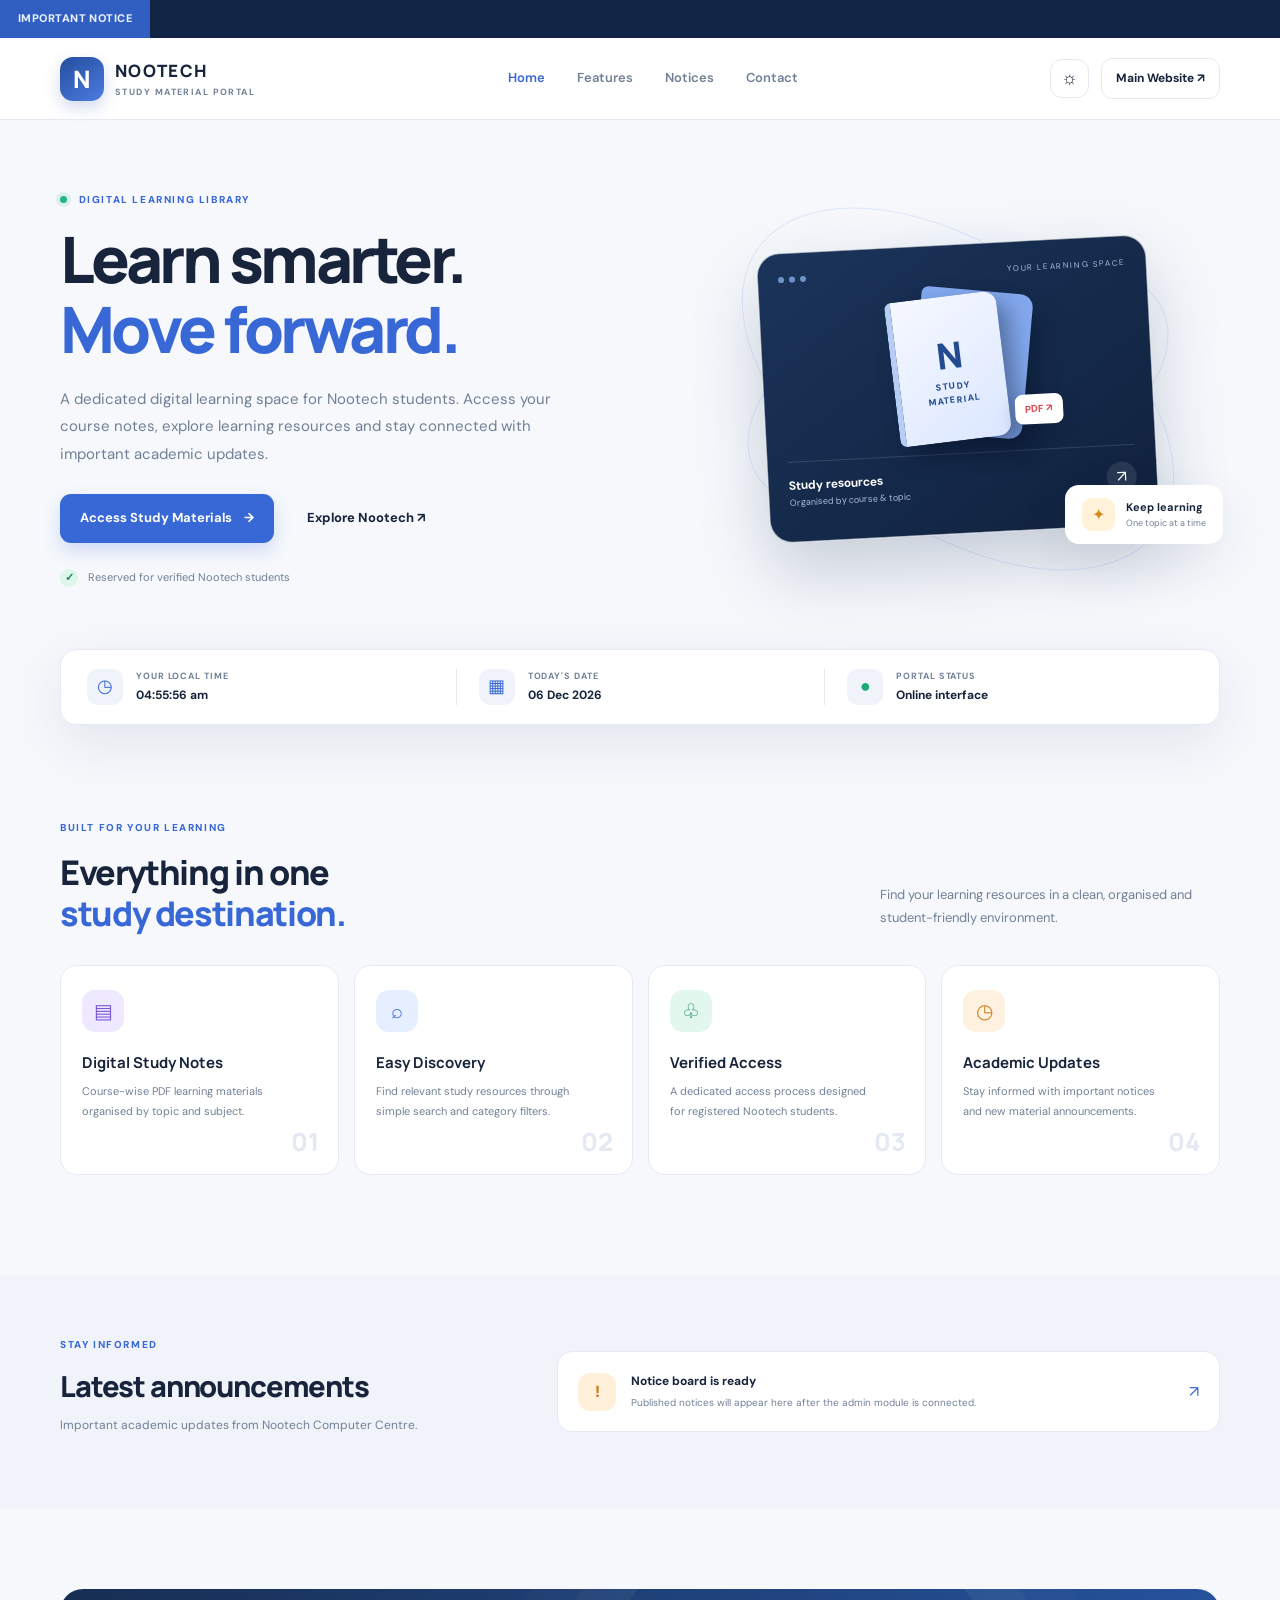
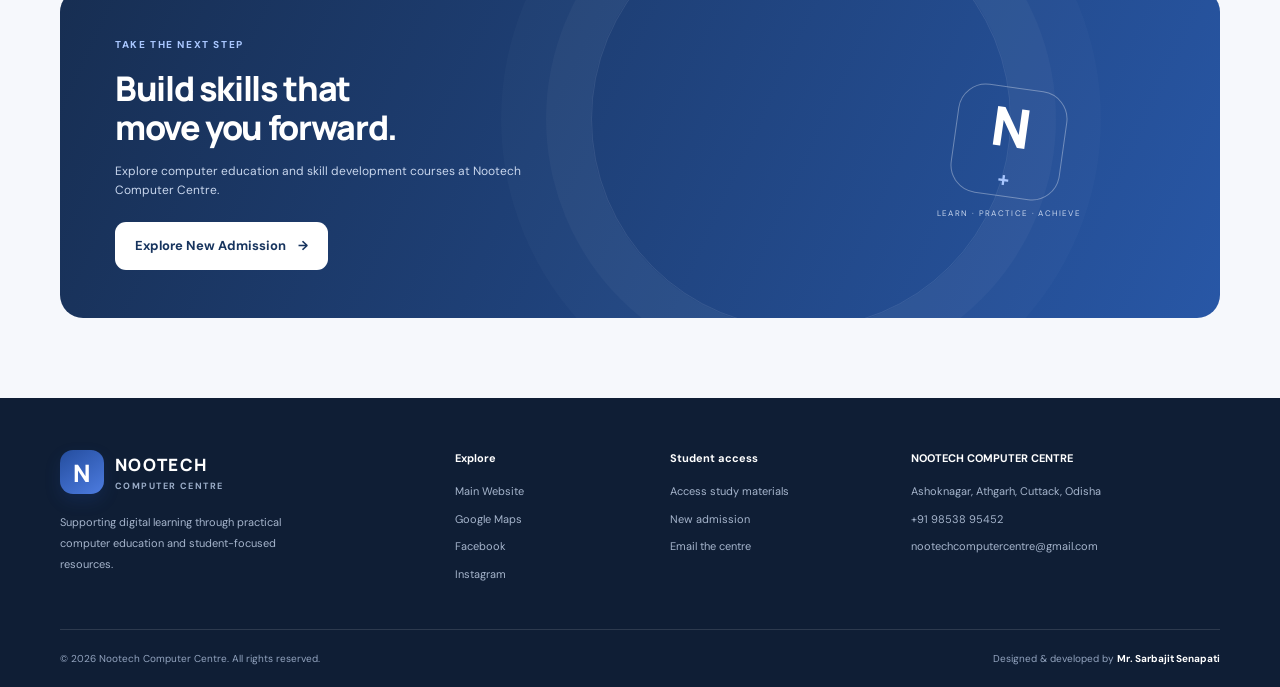
==== commit e7f76bc5: "Update index.html" ====
--- a/index.html
+++ b/index.html
@@ -39,7 +39,7 @@
         <p class="hero-lead">A dedicated digital learning space for Nootech students. Access your course notes, explore learning resources and stay connected with important academic updates.</p>
         <div class="hero-actions">
           <button class="btn btn-primary" data-open-access>Access Study Materials <span>→</span></button>
-          <a class="btn btn-quiet" href="../index.html" target="_blank" rel="noopener">Explore Nootech ↗</a>
+          <a class="btn btn-quiet" href="https://nootechcomputercentre.github.io/main-site/" target="_blank" rel="noopener">Explore Nootech ↗</a>
         </div>
         <div class="hero-trust"><span class="trust-icon">✓</span> Reserved for verified Nootech students</div>
       </div>
@@ -81,7 +81,7 @@
   <footer class="site-footer" id="contact">
     <div class="section-wrap footer-main">
       <div class="footer-brand"><div class="brand"><div class="brand-logo"><span class="logo-fallback">N</span></div><div class="brand-copy"><strong>NOOTECH</strong><span>COMPUTER CENTRE</span></div></div><p>Supporting digital learning through practical computer education and student-focused resources.</p></div>
-      <div class="footer-links"><b>Explore</b><a href="../index.html" target="_blank" rel="noopener">Main Website</a><a href="https://www.google.com/maps/search/?api=1&query=Nootech+Computer+Centre+Ashoknagar+Athgarh+Odisha" target="_blank" rel="noopener">Google Maps</a><a href="https://www.facebook.com/" target="_blank" rel="noopener">Facebook</a><a href="https://www.instagram.com/" target="_blank" rel="noopener">Instagram</a></div>
+      <div class="footer-links"><b>Explore</b><a href="https://nootechcomputercentre.github.io/main-site/" target="_blank" rel="noopener">Main Website</a><a href="https://www.google.com/maps/search/?api=1&query=Nootech+Computer+Centre+Ashoknagar+Athgarh+Odisha" target="_blank" rel="noopener">Google Maps</a><a href="https://www.facebook.com/" target="_blank" rel="noopener">Facebook</a><a href="https://www.instagram.com/" target="_blank" rel="noopener">Instagram</a></div>
       <div class="footer-links"><b>Student access</b><a href="#" data-open-access>Access study materials</a><a href="../index.html" target="_blank" rel="noopener">New admission</a><a href="mailto:nootechcomputercentre@gmail.com">Email the centre</a></div>
       <div class="footer-contact"><b>NOOTECH COMPUTER CENTRE</b><span>Ashoknagar, Athgarh, Cuttack, Odisha</span><a href="tel:+919853895452">+91 98538 95452</a><a href="mailto:nootechcomputercentre@gmail.com">nootechcomputercentre@gmail.com</a></div>
     </div>
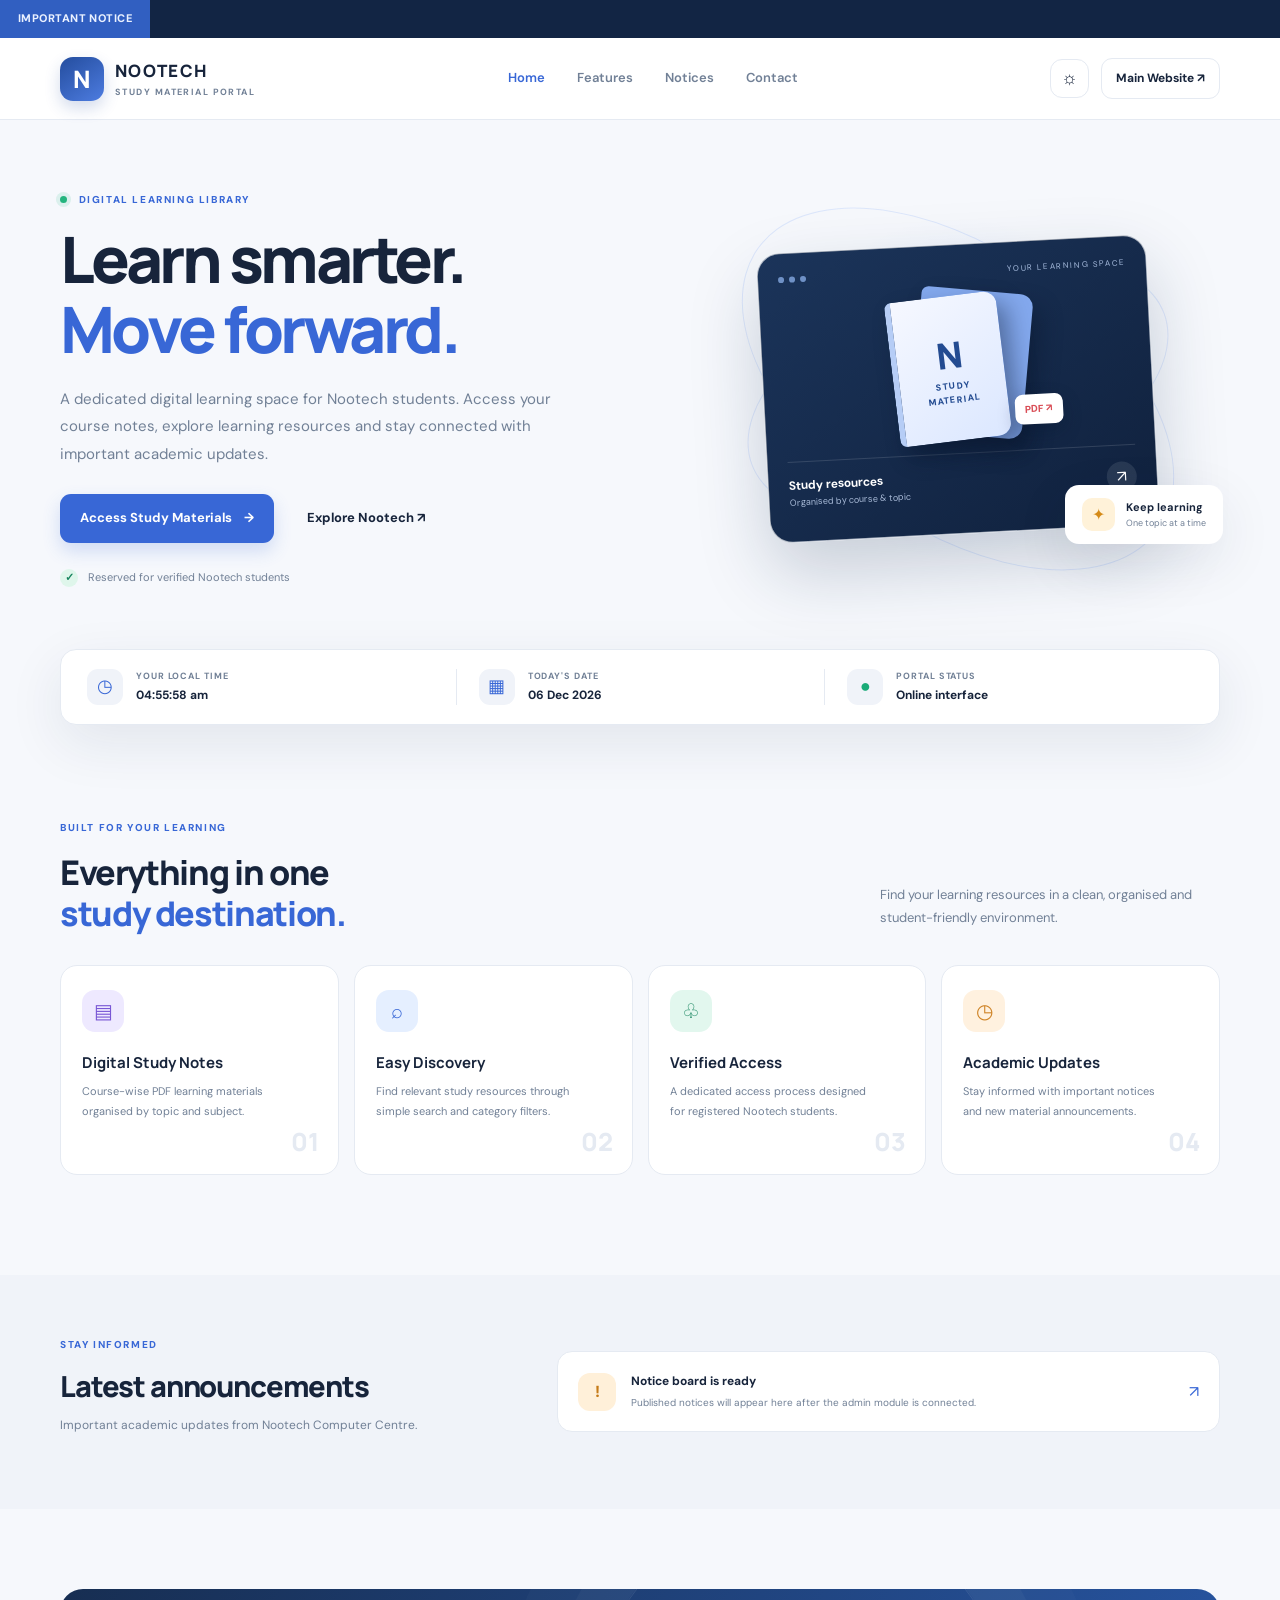
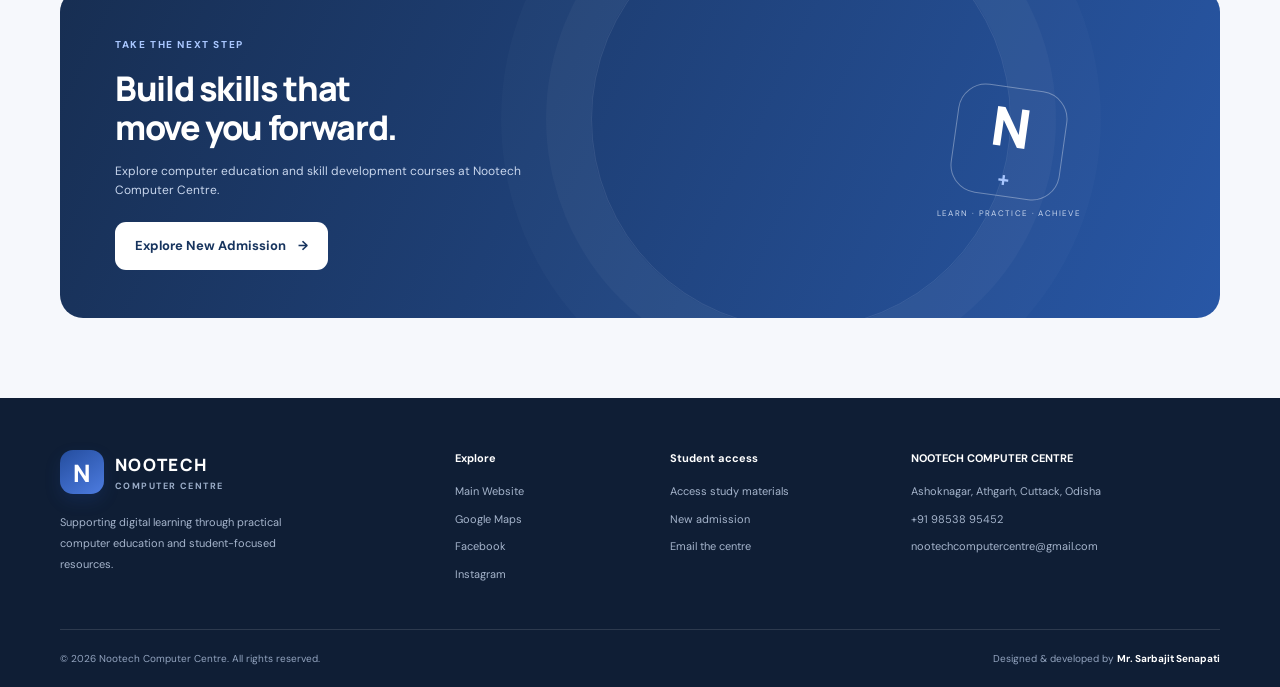
==== commit 469d6b6d: "Update index.html" ====
--- a/index.html
+++ b/index.html
@@ -26,7 +26,7 @@
     </nav>
     <div class="header-actions">
       <button class="icon-btn" id="themeToggle" aria-label="Toggle light and dark theme" title="Toggle theme">☼</button>
-      <a class="btn btn-small btn-outline" href="../index.html" target="_blank" rel="noopener">Main Website ↗</a>
+      <a class="btn btn-small btn-outline" href="https://nootechcomputercentre.github.io/main-site/" target="_blank" rel="noopener">Main Website ↗</a>
       <button class="menu-toggle" id="menuToggle" aria-label="Open navigation">☰</button>
     </div>
   </header>
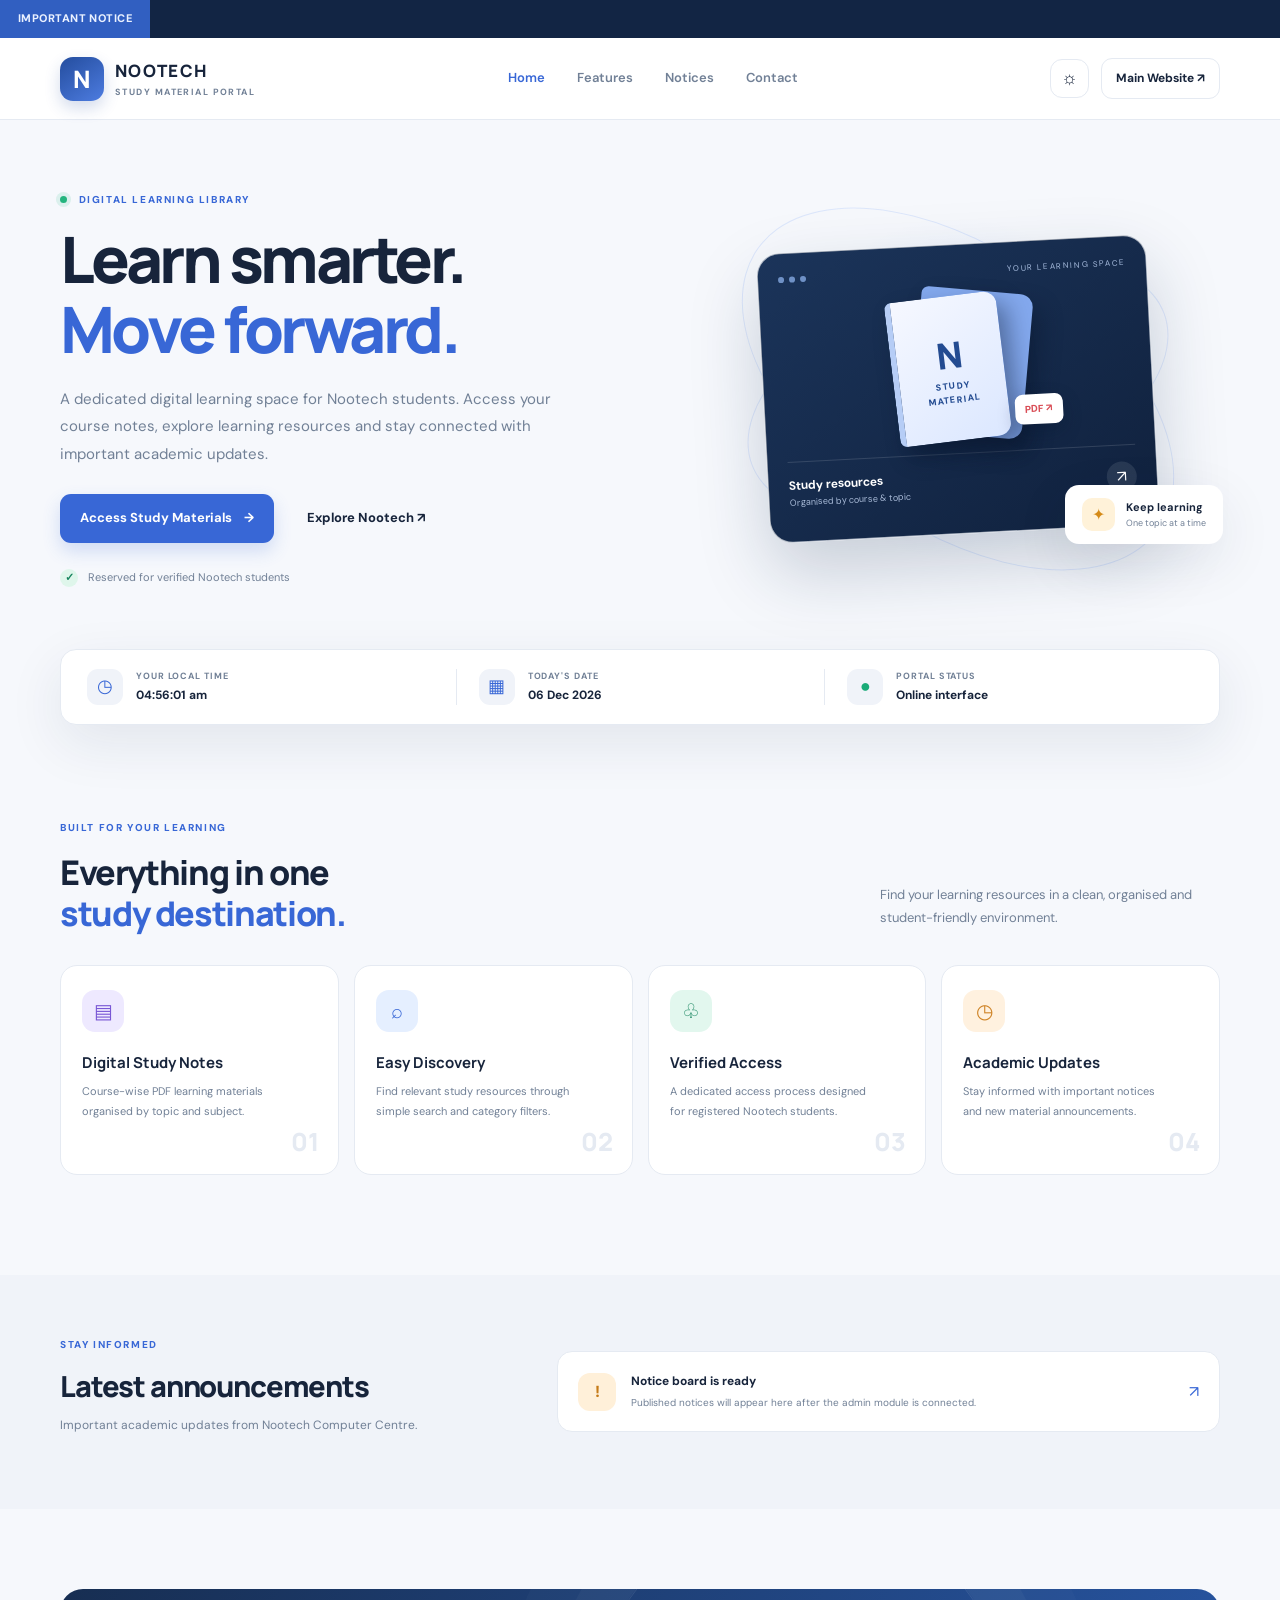
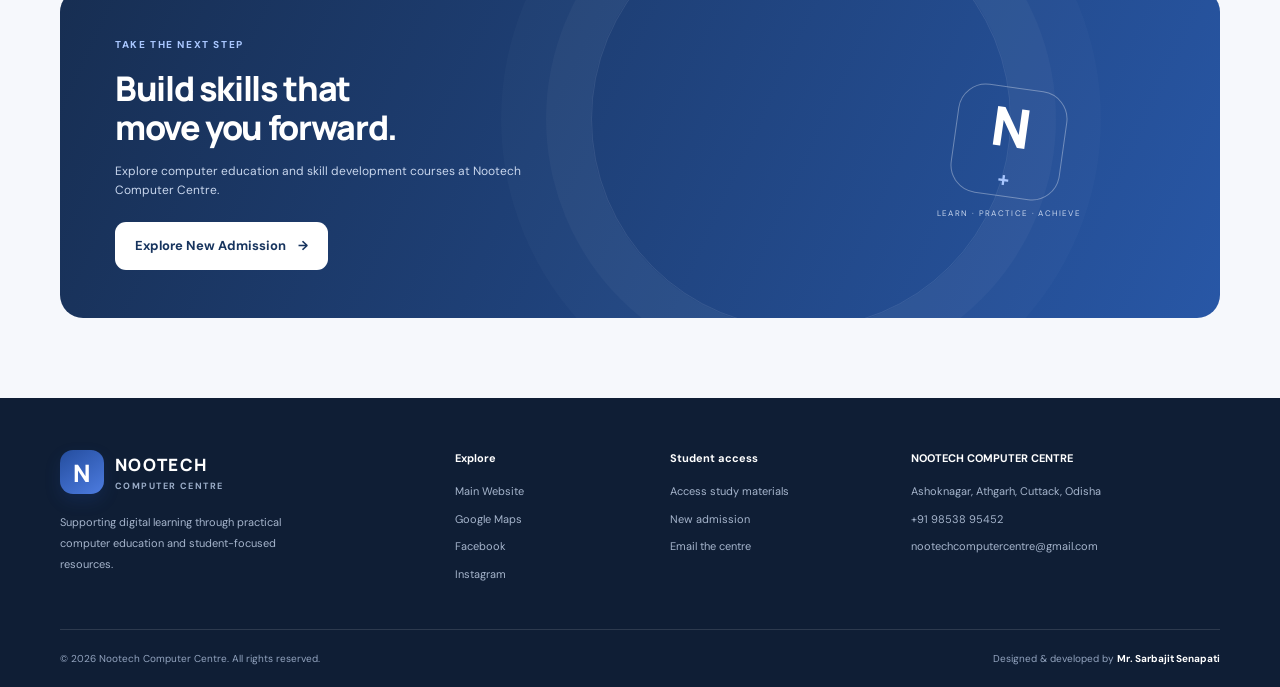
==== commit b67f0958: "Update index.html" ====
--- a/index.html
+++ b/index.html
@@ -74,7 +74,7 @@
     <section class="notice-section" id="notices"><div class="section-wrap notice-inner"><div><div class="eyebrow">STAY INFORMED</div><h2>Latest announcements</h2><p>Important academic updates from Nootech Computer Centre.</p></div><div class="notice-placeholder"><span class="notice-symbol">!</span><div><b>Notice board is ready</b><small>Published notices will appear here after the admin module is connected.</small></div><span class="notice-arrow">↗</span></div></div></section>
 
     <section class="admission-section section-wrap">
-      <div class="admission-card"><div class="admission-orb"></div><div class="admission-copy"><div class="eyebrow light-eyebrow">TAKE THE NEXT STEP</div><h2>Build skills that<br>move you forward.</h2><p>Explore computer education and skill development courses at Nootech Computer Centre.</p><a class="btn btn-white" href="../index.html" target="_blank" rel="noopener">Explore New Admission <span>→</span></a></div><div class="admission-side"><div class="admission-emblem">N<span>+</span></div><small>LEARN · PRACTICE · ACHIEVE</small></div></div>
+      <div class="admission-card"><div class="admission-orb"></div><div class="admission-copy"><div class="eyebrow light-eyebrow">TAKE THE NEXT STEP</div><h2>Build skills that<br>move you forward.</h2><p>Explore computer education and skill development courses at Nootech Computer Centre.</p><a class="btn btn-white" href="https://main-sites.github.io/Enquiry/" target="_blank" rel="noopener">Explore New Admission <span>→</span></a></div><div class="admission-side"><div class="admission-emblem">N<span>+</span></div><small>LEARN · PRACTICE · ACHIEVE</small></div></div>
     </section>
   </main>
 
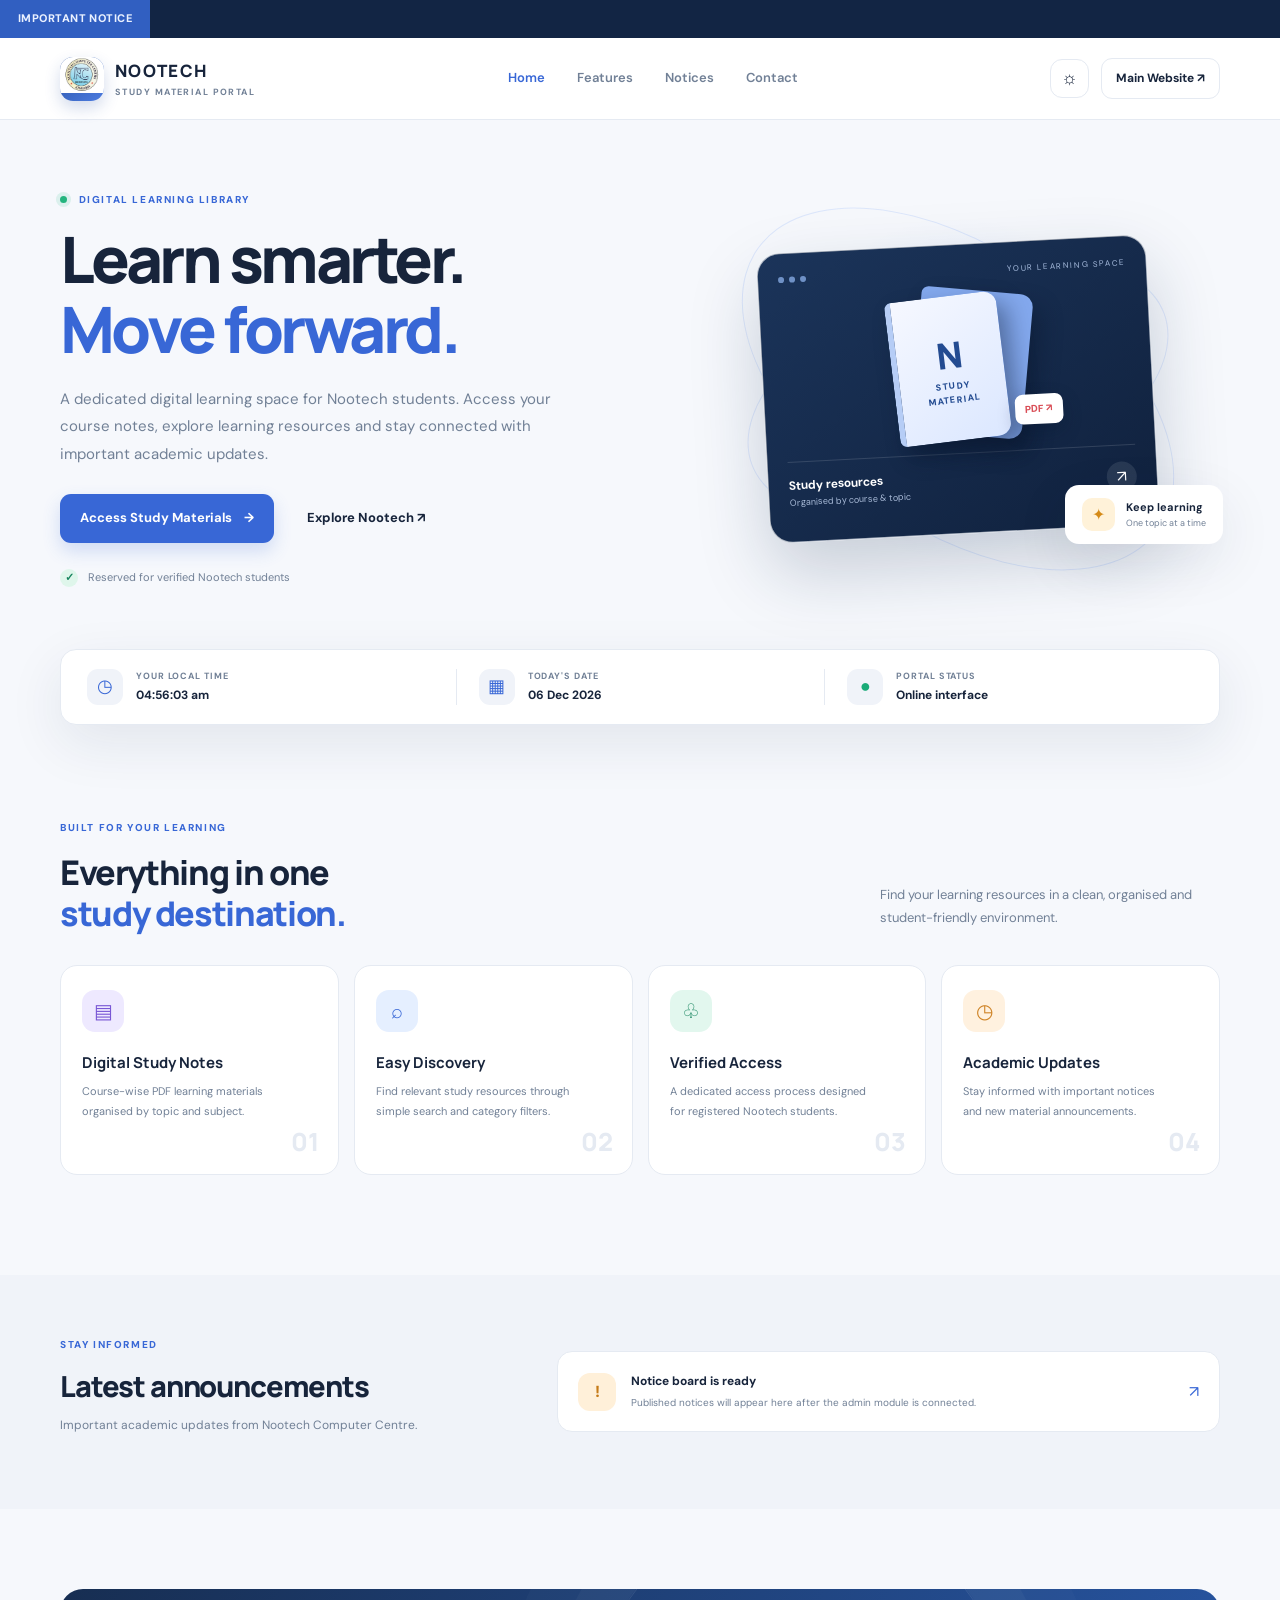
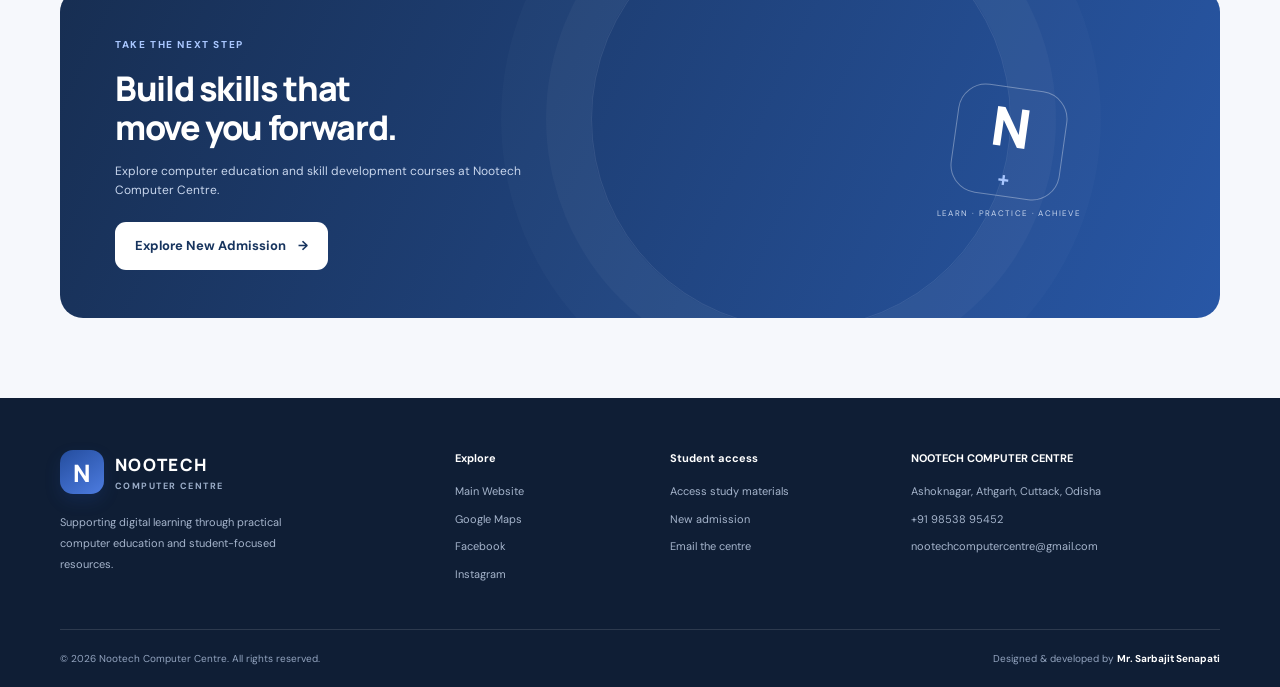
==== commit 4f6b58db: "Update index.html" ====
--- a/index.html
+++ b/index.html
@@ -18,7 +18,7 @@
 
   <header class="site-header">
     <a class="brand" href="index.html" aria-label="Nootech Study Portal home">
-      <div class="brand-logo"><img src="assets/images/nootech-logo.png" alt="Nootech logo" onerror="this.style.display='none';this.nextElementSibling.style.display='grid'"><span class="logo-fallback">N</span></div>
+      <div class="brand-logo"><img src="img/logo.png" alt="Nootech logo" onerror="this.style.display='none';this.nextElementSibling.style.display='grid'"><span class="logo-fallback">N</span></div>
       <div class="brand-copy"><strong>NOOTECH</strong><span>STUDY MATERIAL PORTAL</span></div>
     </a>
     <nav class="desktop-nav" aria-label="Main navigation">
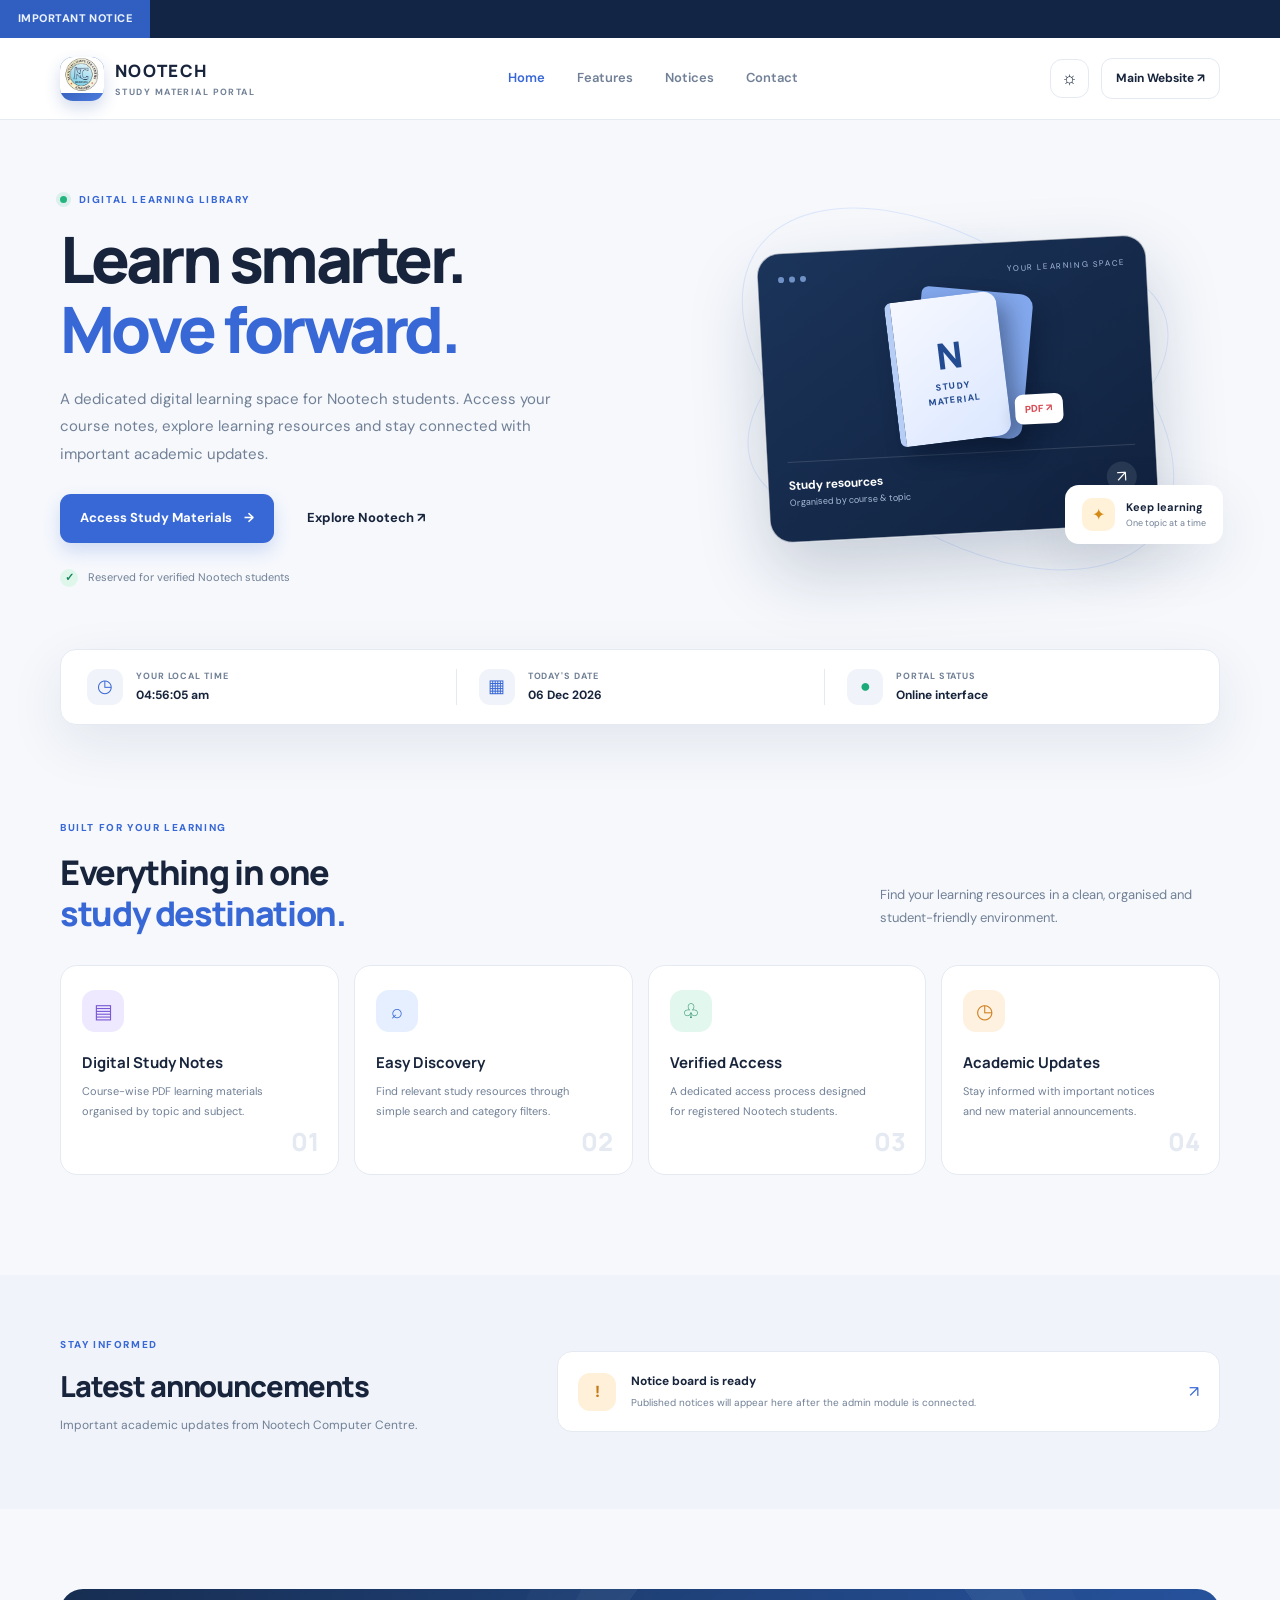
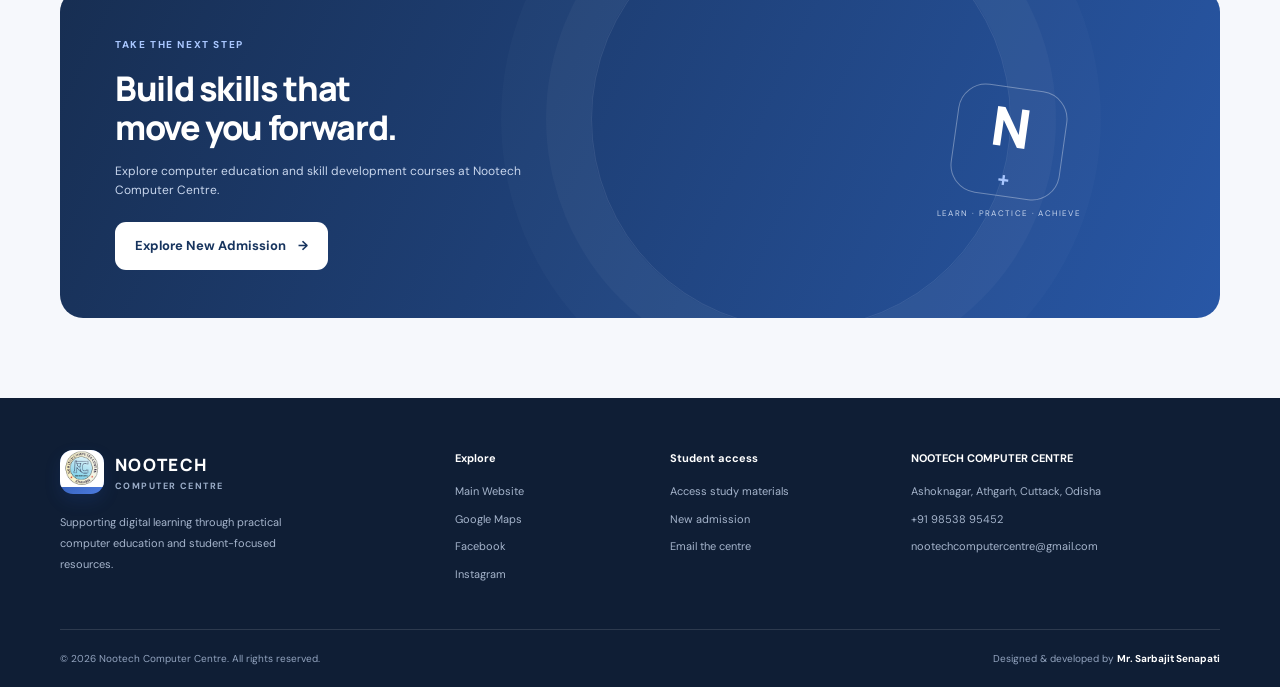
==== commit f3021176: "Update index.html" ====
--- a/index.html
+++ b/index.html
@@ -80,7 +80,7 @@
 
   <footer class="site-footer" id="contact">
     <div class="section-wrap footer-main">
-      <div class="footer-brand"><div class="brand"><div class="brand-logo"><span class="logo-fallback">N</span></div><div class="brand-copy"><strong>NOOTECH</strong><span>COMPUTER CENTRE</span></div></div><p>Supporting digital learning through practical computer education and student-focused resources.</p></div>
+      <div class="footer-brand"><div class="brand"><div class="brand-logo"><img src="img/logo.png" alt="Nootech logo" onerror="this.style.display='none';this.nextElementSibling.style.display='grid'"><span class="logo-fallback">N</span></div><div class="brand-copy"><strong>NOOTECH</strong><span>COMPUTER CENTRE</span></div></div><p>Supporting digital learning through practical computer education and student-focused resources.</p></div>
       <div class="footer-links"><b>Explore</b><a href="https://nootechcomputercentre.github.io/main-site/" target="_blank" rel="noopener">Main Website</a><a href="https://www.google.com/maps/search/?api=1&query=Nootech+Computer+Centre+Ashoknagar+Athgarh+Odisha" target="_blank" rel="noopener">Google Maps</a><a href="https://www.facebook.com/" target="_blank" rel="noopener">Facebook</a><a href="https://www.instagram.com/" target="_blank" rel="noopener">Instagram</a></div>
       <div class="footer-links"><b>Student access</b><a href="#" data-open-access>Access study materials</a><a href="../index.html" target="_blank" rel="noopener">New admission</a><a href="mailto:nootechcomputercentre@gmail.com">Email the centre</a></div>
       <div class="footer-contact"><b>NOOTECH COMPUTER CENTRE</b><span>Ashoknagar, Athgarh, Cuttack, Odisha</span><a href="tel:+919853895452">+91 98538 95452</a><a href="mailto:nootechcomputercentre@gmail.com">nootechcomputercentre@gmail.com</a></div>
